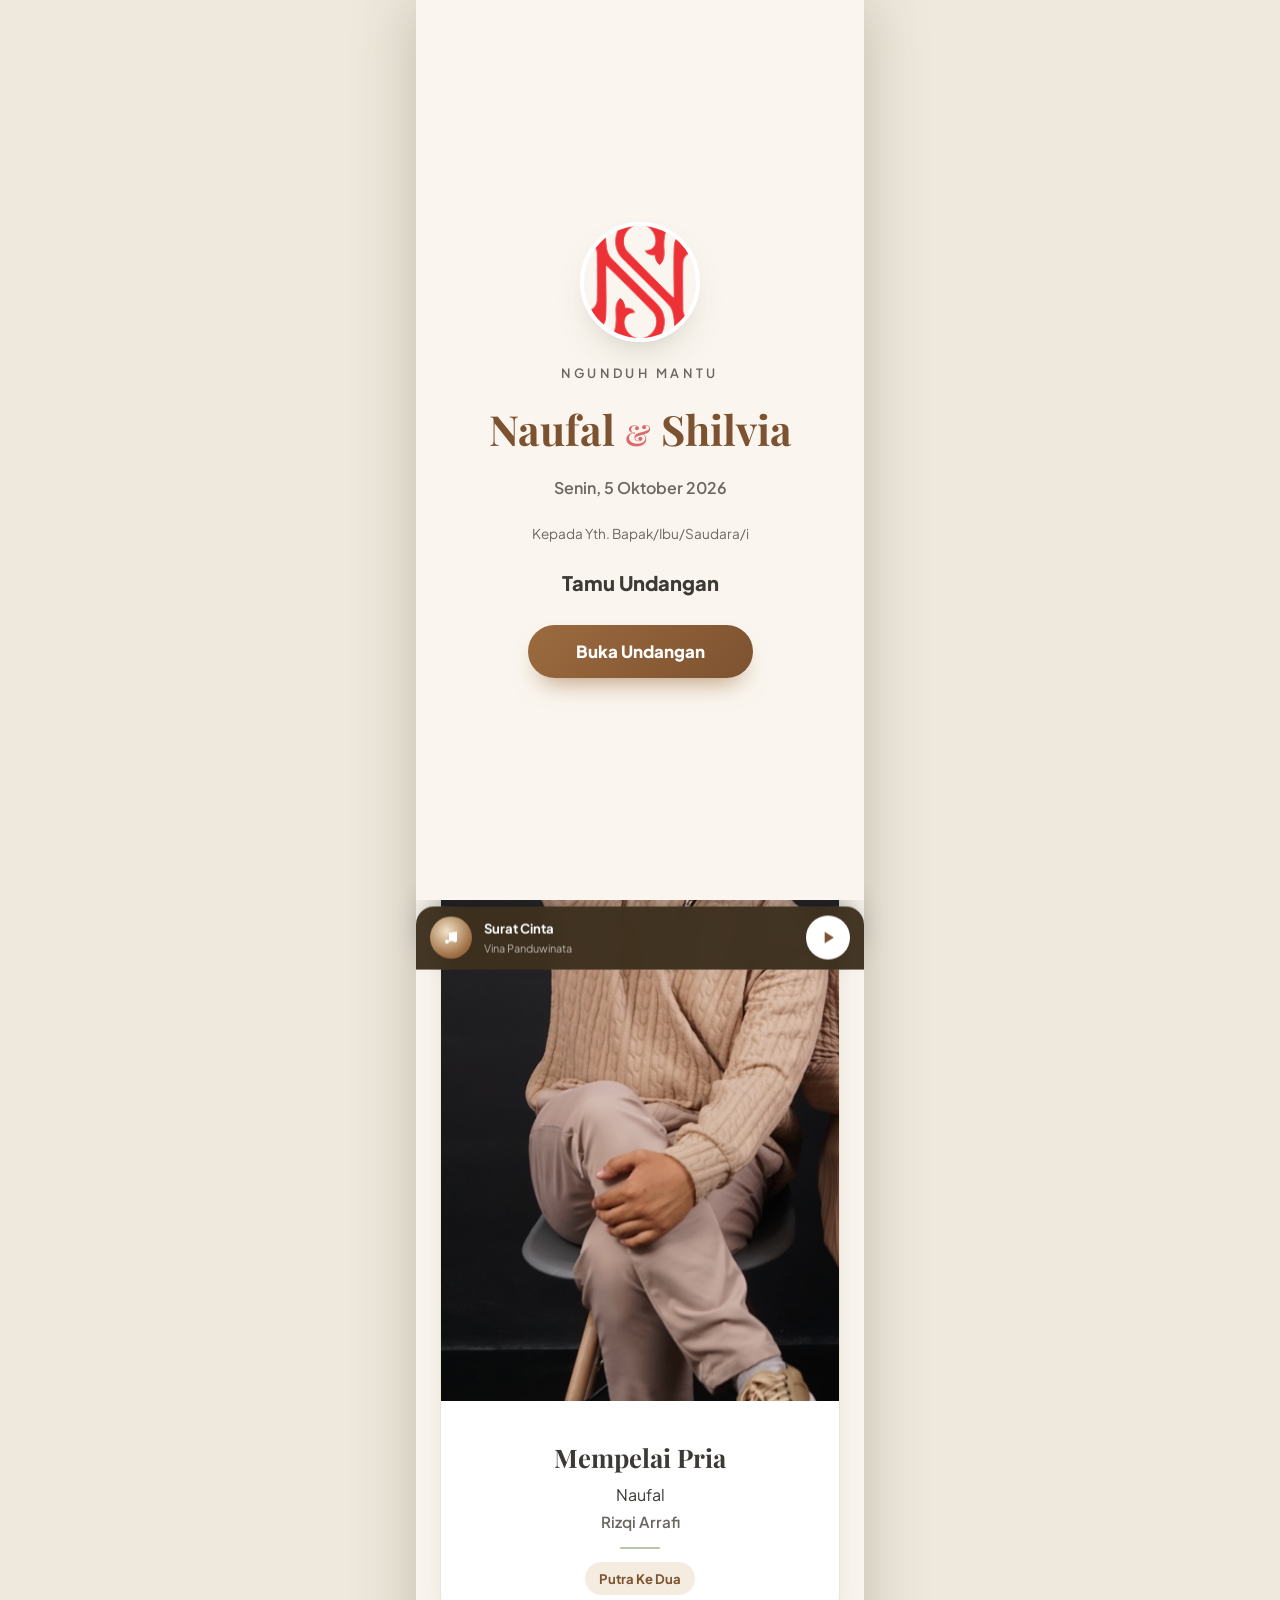
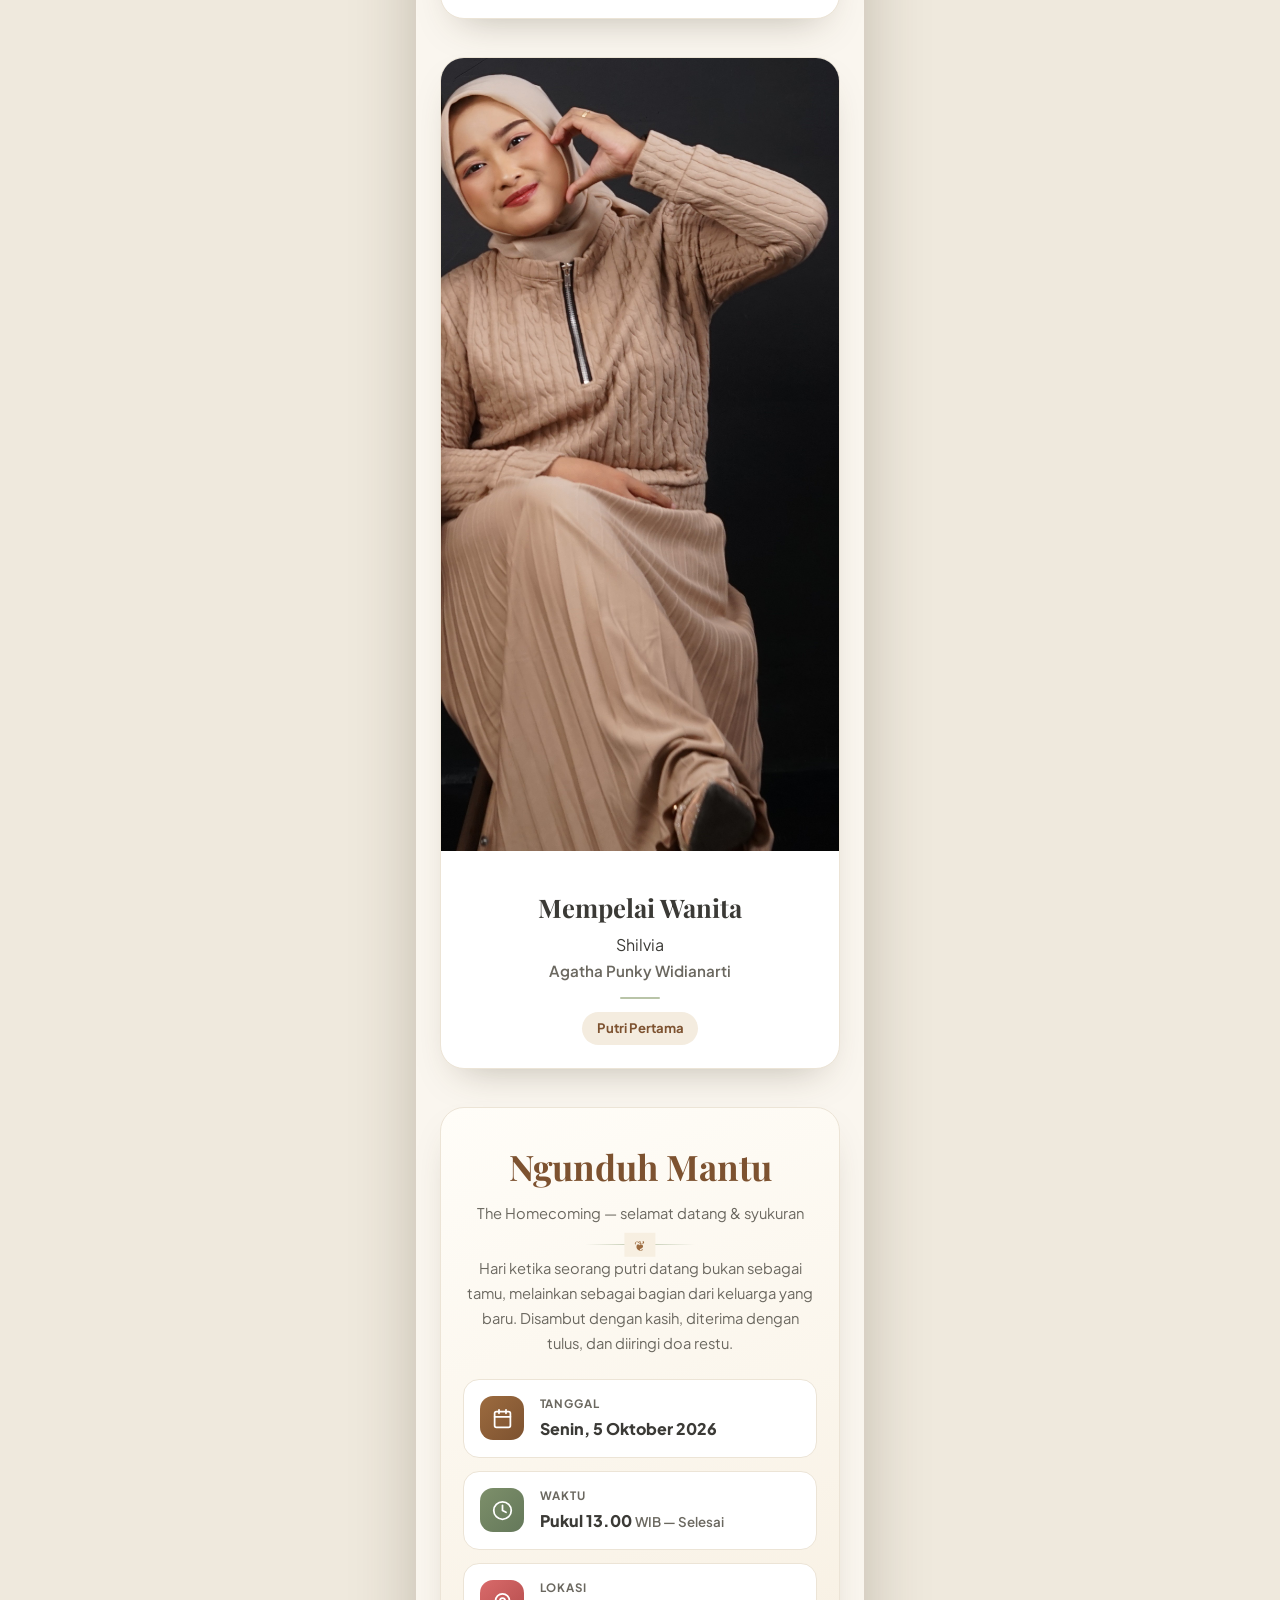
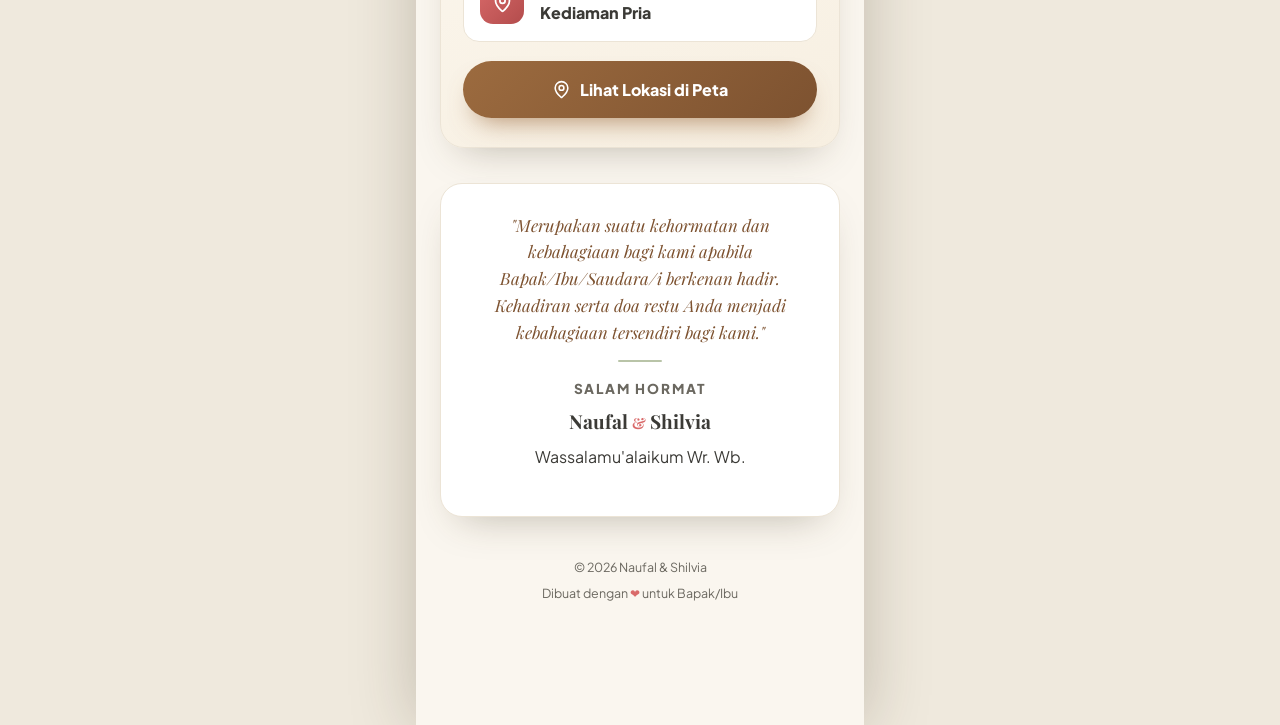
==== ot/index.html @ 27182c14 "ot pages" ====
<!DOCTYPE html>
<html lang="id">
<head>
  <meta charset="utf-8" />
  <meta name="viewport" content="width=device-width, initial-scale=1" />
  <title>Ngunduh Mantu — Naufal & Shilvia</title>
  <meta
    name="description"
    content="Kepada Yth. Tamu Undangan — Anda diundang menghadiri acara Ngunduh Mantu Naufal & Shilvia, Senin 5 Oktober 2026 di Kediaman Pria."
  />
  <meta property="og:type" content="website" />
  <meta property="og:site_name" content="Ngunduh Mantu Naufal & Shilvia" />
  <meta property="og:locale" content="id_ID" />
  <meta property="og:url" content="https://navia.my.id/ot/" />
  <meta property="og:title" content="Ngunduh Mantu Naufal & Shilvia" />
  <meta
    property="og:description"
    content="Kepada Yth. Tamu Undangan — Anda diundang menghadiri acara Ngunduh Mantu Naufal & Shilvia, Senin 5 Oktober 2026 di Kediaman Pria."
  />
  <meta property="og:image" content="https://navia.my.id/assets/images/icon.png" />
  <meta property="og:image:type" content="image/png" />
  <meta property="og:image:width" content="938" />
  <meta property="og:image:height" content="1083" />
  <meta property="og:image:alt" content="Naufal &amp; Shilvia — 5 Oktober 2026" />
  <meta name="twitter:card" content="summary" />
  <meta name="twitter:title" content="Ngunduh Mantu Naufal & Shilvia" />
  <meta
    name="twitter:description"
    content="Kepada Yth. Tamu Undangan — Anda diundang menghadiri acara Ngunduh Mantu Naufal & Shilvia, Senin 5 Oktober 2026 di Kediaman Pria."
  />
  <meta name="twitter:image" content="https://navia.my.id/assets/images/icon.png" />
  <meta name="theme-color" content="#faf6ef" />

  <link rel="preconnect" href="https://fonts.googleapis.com" />
  <link rel="preconnect" href="https://fonts.gstatic.com" crossorigin />
  <link
    href="https://fonts.googleapis.com/css2?family=Plus+Jakarta+Sans:wght@400;500;600;700;800&family=Playfair+Display:ital,wght@0,600;0,700;1,500&display=swap"
    rel="stylesheet"
  />
  <link rel="shortcut icon" href="https://navia.my.id/assets/images/icon.png" type="image/x-icon">
  <style>
    * { margin: 0; padding: 0; box-sizing: border-box; }
    :root {
      --ink: #3b3a36;
      --ink-soft: #6b6860;
      --cream: #faf6ef;
      --card: #ffffff;
      --line: #ece4d6;
      --accent: #9c6b3f;
      --accent-deep: #7d5230;
      --rose: #d96a6a;
      --sage: #7d8f6a;
      --soft: #b9c4a8;
      --shadow: 0 18px 40px -20px rgba(70, 56, 34, 0.35);
      --font: 'Plus Jakarta Sans', -apple-system, 'Segoe UI', sans-serif;
      --font-display: 'Playfair Display', Georgia, serif;
      --max-width: 28rem;
    }
    html { scroll-behavior: smooth; -webkit-text-size-adjust: 100%; }
    body {
      font-family: var(--font);
      background: #efe9dd;
      color: var(--ink);
      line-height: 1.7;
      overflow-x: hidden;
      -webkit-font-smoothing: antialiased;
    }
    img { max-width: 100%; display: block; }
    a { color: inherit; text-decoration: none; }
    button { font-family: inherit; cursor: pointer; border: none; }

    .app {
      max-width: var(--max-width);
      margin: 0 auto;
      min-height: 100vh;
      background: var(--cream);
      overflow-x: hidden;
      box-shadow: rgba(60, 48, 28, 0.25) 0 0 60px;
      position: relative;
    }

    /* ---------- Splash / Buka Undangan ---------- */
    .splash {
      position: fixed; inset: 0; z-index: 60;
      max-width: var(--max-width);
      margin: 0 auto;
      background: var(--cream);
      display: flex; align-items: center; justify-content: center;
      padding: 1.5rem; text-align: center;
      transition: opacity .6s ease, visibility .6s ease;
    }
    .splash.hidden { opacity: 0; visibility: hidden; pointer-events: none; }
    .splash-inner { max-width: 22rem; display: flex; flex-direction: column; align-items: center; gap: 1.3rem; }
    .splash-logo {
      width: 120px; height: 120px; border-radius: 50%; object-fit: cover;
      border: 4px solid #fff; box-shadow: var(--shadow); animation: pop .7s ease backwards;
    }
    @keyframes pop { 0% { opacity: 0; transform: scale(.7); } 100% { opacity: 1; transform: scale(1); } }
    .splash-sub { font-size: .8rem; letter-spacing: .28em; text-transform: uppercase; color: var(--ink-soft); font-weight: 600; }
    .splash-names {
      font-family: var(--font-display); font-weight: 700;
      font-size: clamp(2rem, 9vw, 2.6rem); line-height: 1.15; color: var(--accent-deep);
    }
    .splash-names .amp { font-size: .7em; color: var(--rose); font-weight: 600; }
    .splash-date { font-size: 1rem; color: var(--ink-soft); font-weight: 600; }
    .splash-guest-label { font-size: .85rem; color: var(--ink-soft); }
    .splash-guest-name { font-size: 1.25rem; font-weight: 800; color: var(--ink); }
    .btn-open {
      margin-top: .3rem;
      display: inline-flex; align-items: center; gap: .6rem;
      background: linear-gradient(135deg, var(--accent), var(--accent-deep));
      color: #fff; font-weight: 800; font-size: 1.05rem;
      padding: 1rem 3rem; border-radius: 999px;
      box-shadow: 0 14px 26px -12px rgba(156,107,63,.75);
      transition: transform .15s ease, box-shadow .15s ease;
    }
    .btn-open:hover { transform: translateY(-2px); box-shadow: 0 18px 32px -12px rgba(156,107,63,.85); }
    .btn-open:active { transform: translateY(0); }
    .btn-open svg { width: 20px; height: 20px; }

    /* ---------- Hero ---------- */
    .hero {
      padding: 2.4rem 1.5rem 2.2rem;
      text-align: center;
      background:
        radial-gradient(120% 90% at 50% 0%, rgba(185,196,168,.35), transparent 60%),
        linear-gradient(180deg, #fdfaf3, var(--cream));
    }
    .hero-eyebrow { font-size: .74rem; letter-spacing: .3em; text-transform: uppercase; color: var(--accent); font-weight: 700; }
    .hero-names {
      font-family: var(--font-display); font-weight: 700;
      font-size: clamp(2.3rem, 10vw, 2.9rem); line-height: 1.12;
      color: var(--accent-deep); margin-top: .5rem;
    }
    .hero-names .amp { font-size: .68em; color: var(--rose); vertical-align: middle; }
    .hero-ornament { margin: 1rem auto .7rem; width: 110px; height: 1px; background: linear-gradient(90deg, transparent, var(--soft), transparent); position: relative; }
    .hero-ornament::after { content: "\2766"; position: absolute; left: 50%; top: 50%; transform: translate(-50%,-50%); background: #fdfaf3; padding: 0 .6rem; color: var(--accent); font-size: .9rem; }
    .hero-date { font-size: 1.05rem; font-weight: 700; color: var(--ink-soft); }
    .hero-date-sub { font-size: .85rem; color: var(--ink-soft); margin-top: .15rem; }

    .countdown { display: flex; justify-content: center; gap: .55rem; margin-top: 1.4rem; }
    .cd-box {
      flex: 1; max-width: 76px; background: var(--accent-deep); color: #fff;
      border-radius: 14px; padding: .8rem .2rem; text-align: center;
    }
    .cd-num { font-size: 1.6rem; font-weight: 800; line-height: 1; }
    .cd-label { font-size: .64rem; letter-spacing: .1em; text-transform: uppercase; opacity: .85; margin-top: .25rem; }

    /* ---------- Letter / surat ---------- */
    .letter { padding: 2.2rem 1.5rem; }
    .letter-card {
      background: var(--card); border: 1px solid var(--line); border-radius: 22px;
      padding: 1.6rem 1.4rem; box-shadow: var(--shadow); text-align: center;
    }
    .letter-salam { font-family: var(--font-display); font-style: italic; font-size: 1.15rem; color: var(--accent-deep); font-weight: 600; }
    .letter-line { width: 44px; height: 2px; background: var(--soft); margin: .9rem auto; border-radius: 2px; }
    .letter-text { font-size: .98rem; color: var(--ink-soft); }
    .letter-text strong { color: var(--ink); }
    .letter-name { font-family: var(--font-display); font-weight: 700; font-size: 1.2rem; color: var(--ink); }
    .letter-name .amp { color: var(--rose); font-size: .8em; }

    /* ---------- Mempelai cards ---------- */
    .couple { padding: 0 1.5rem 1rem; }
    .couple-card {
      background: var(--card); border: 1px solid var(--line); border-radius: 24px;
      overflow: hidden; box-shadow: var(--shadow); margin-bottom: 1.4rem;
    }
    .couple-card-img { width: 100%; height: auto; object-fit: cover; }
    .couple-card-body { padding: 1rem 1.4rem 1.4rem; text-align: center; }
    .couple-title {
      font-family: var(--font-display); font-size: 1.6rem; font-weight: 700; color: var(--ink);
      padding: 1.2rem 1rem 0.1rem;
    }
    .couple-sub { font-size: .95rem; color: var(--ink-soft); font-weight: 600; }
    .couple-line { width: 40px; height: 2px; background: var(--soft); margin: .8rem auto; border-radius: 2px; }
    .couple-tag { display: inline-block; font-size: .82rem; color: var(--accent-deep); background: #f4ecdf; padding: .35rem .9rem; border-radius: 999px; font-weight: 700; }
    .couple-desc { font-size: .88rem; color: var(--ink-soft); margin-top: .8rem; font-style: italic; font-family: var(--font-display); }

    /* ---------- Ngunduh Mantu event ---------- */
    .event { padding: 0 1.5rem 2.2rem; }
    .event-card {
      background: linear-gradient(160deg, #fffdf8, #f7efe1);
      border: 1px solid var(--line); border-radius: 24px; padding: 1.8rem 1.4rem;
      box-shadow: var(--shadow); text-align: center;
    }
    .event-title { font-family: var(--font-display); font-size: clamp(1.8rem, 8vw, 2.2rem); font-weight: 700; color: var(--accent-deep); }
    .event-sub { color: var(--ink-soft); font-size: .92rem; margin-top: .3rem; }
    .event-ornament { margin: 1.1rem auto .7rem; width: 110px; height: 1px; background: linear-gradient(90deg, transparent, var(--soft), transparent); position: relative; }
    .event-ornament::after { content: "\2766"; position: absolute; left: 50%; top: 50%; transform: translate(-50%,-50%); background: #f7efe1; padding: 0 .6rem; color: var(--accent); font-size: .9rem; }
    .event-desc { font-size: .92rem; color: var(--ink-soft); max-width: 22rem; margin: 0 auto; }
    .event-details { display: grid; gap: .8rem; margin-top: 1.4rem; text-align: left; }
    .event-detail {
      display: flex; align-items: center; gap: .95rem; background: var(--card);
      border: 1px solid var(--line); border-radius: 16px; padding: .9rem 1rem;
    }
    .event-detail-icon {
      flex-shrink: 0; width: 44px; height: 44px; border-radius: 13px; display: flex;
      align-items: center; justify-content: center; color: #fff;
      background: linear-gradient(135deg, var(--accent), var(--accent-deep));
    }
    .event-detail-icon.sage { background: linear-gradient(135deg, var(--sage), #64785a); }
    .event-detail-icon.rose { background: linear-gradient(135deg, var(--rose), #b34c4c); }
    .event-detail-label { font-size: .72rem; letter-spacing: .08em; text-transform: uppercase; color: var(--ink-soft); font-weight: 700; }
    .event-detail-value { font-weight: 800; color: var(--ink); font-size: 1rem; margin-top: .1rem; }
    .event-detail-value small { font-weight: 600; color: var(--ink-soft); }
    .event-map {
      margin-top: 1.2rem; width: 100%;
      display: inline-flex; align-items: center; justify-content: center; gap: .55rem;
      background: linear-gradient(135deg, var(--accent), var(--accent-deep)); color: #fff;
      font-weight: 800; font-size: 1rem; padding: .95rem; border-radius: 999px;
      box-shadow: 0 14px 26px -12px rgba(156,107,63,.75);
      transition: transform .15s ease, box-shadow .15s ease;
    }
    .event-map:hover { transform: translateY(-2px); }

    /* ---------- Music player (docked footer bar) ---------- */
    .music-player {
      position: fixed; bottom: 0; left: 50%; transform: translateX(-50%) translateY(110%);
      width: 100%; max-width: var(--max-width); z-index: 55;
      background: rgba(61, 48, 30, .97); backdrop-filter: blur(10px);
      color: #fff; padding: .6rem .9rem;
      display: flex; align-items: center; gap: .7rem;
      border-radius: 18px 18px 0 0;
      box-shadow: 0 -12px 30px -12px rgba(0,0,0,.45);
      transition: transform .4s ease;
    }
    .music-player.visible { transform: translateX(-50%) translateY(0); }
    .music-disc {
      width: 42px; height: 42px; border-radius: 50%; flex-shrink: 0;
      background: radial-gradient(circle at 40% 35%, #f2e3c8, var(--accent) 70%);
      display: flex; align-items: center; justify-content: center; color: #fff;
    }
    .music-player.playing .music-disc { animation: spin 4s linear infinite; }
    @keyframes spin { to { transform: rotate(360deg); } }
    .music-info { flex: 1; min-width: 0; }
    .music-title { font-size: .82rem; font-weight: 700; white-space: nowrap; overflow: hidden; text-overflow: ellipsis; }
    .music-artist { font-size: .68rem; color: rgba(255,255,255,.65); white-space: nowrap; overflow: hidden; text-overflow: ellipsis; }
    .music-toggle {
      flex-shrink: 0; width: 44px; height: 44px; border-radius: 50%;
      background: #fff; color: var(--accent-deep); display: flex; align-items: center; justify-content: center;
      transition: transform .15s ease;
    }
    .music-toggle:active { transform: scale(.92); }

    /* ---------- Closing ---------- */
    .closing { padding: 0 1.5rem 1.5rem; }
    .closing-card {
      background: var(--card); border: 1px solid var(--line); border-radius: 22px;
      padding: 1.7rem 1.4rem; box-shadow: var(--shadow); text-align: center;
    }
    .closing-quote { font-family: var(--font-display); font-style: italic; font-size: 1.05rem; color: var(--accent-deep); line-height: 1.6; }
    .closing-quote em { color: var(--rose); }
    .closing-salute { font-size: .85rem; font-weight: 800; letter-spacing: .14em; text-transform: uppercase; color: var(--ink-soft); margin-top: .9rem; }
    .closing-sign { margin-top: .35rem; font-family: var(--font-display); font-weight: 700; font-size: 1.2rem; color: var(--ink); }
    .closing-sign .amp { color: var(--rose); font-size: .8em; }
    .footer { text-align: center; padding: 1rem 1.5rem 7.5rem; font-size: .78rem; color: var(--ink-soft); }
    .footer-names { font-family: var(--font-display); font-weight: 700; font-size: 1.15rem; color: var(--accent-deep); }
    .footer-names .amp { color: var(--rose); }

    /* reveal on scroll */
    .reveal { opacity: 0; transform: translateY(22px); transition: opacity .7s ease, transform .7s ease; }
    .reveal.in { opacity: 1; transform: none; }
  </style>
</head>
<body>

  <!-- ===== 1. BUKA UNDANGAN ===== -->
  <div class="splash" id="splash">
    <div class="splash-inner">
      <img class="splash-logo" src="../assets/images/icon.png" alt="Naufal & Shilvia" width="120" height="120" />
      <div class="splash-sub">Ngunduh Mantu</div>
      <div class="splash-names">Naufal <span class="amp">&amp;</span> Shilvia</div>
      <div class="splash-date">Senin, 5 Oktober 2026</div>
      <div class="splash-guest-label">Kepada Yth. Bapak/Ibu/Saudara/i</div>
      <div class="splash-guest-name" id="guest-name">Tamu Undangan</div>
      <button class="btn-open" id="open-btn" type="button">
        Buka Undangan
      </button>
    </div>
  </div>

  <audio id="bg-music" src="../assets/audio/0t-1.mp3" preload="metadata" loop></audio>

  <div class="app">

    <!-- ===== 2. HERO ===== -->
    <header class="hero">
      <div class="hero-eyebrow">Ngunduh Mantu</div>
      <h1 class="hero-names reveal in">Naufal <span class="amp">&amp;</span> Shilvia</h1>
      <div class="hero-ornament"></div>
      <div class="hero-date">Senin, 5 Oktober 2026</div>
      <div class="hero-date-sub">Pukul 13.00 WIB — Kediaman Pria</div>

      <div class="countdown reveal" id="countdown">
        <div class="cd-box"><div class="cd-num" id="cd-d">00</div><div class="cd-label">Hari</div></div>
        <div class="cd-box"><div class="cd-num" id="cd-h">00</div><div class="cd-label">Jam</div></div>
        <div class="cd-box"><div class="cd-num" id="cd-m">00</div><div class="cd-label">Menit</div></div>
        <div class="cd-box"><div class="cd-num" id="cd-s">00</div><div class="cd-label">Detik</div></div>
      </div>
    </header>

    <!-- ===== SURAT PEMBUKA ===== -->
    <section class="letter">
      <div class="letter-card reveal">
        <div class="letter-salam">Assalamu'alaikum Wr. Wb.</div>
        <div class="letter-line"></div>
        <p class="letter-text">
          Dengan memohon rahmat dan ridha Allah SWT, kami mengundang
          Bapak/Ibu/Saudara/i untuk berkenan hadir memberikan doa restu
          dalam acara ngunduh mantu kami:
        </p>
        <div class="letter-line"></div>
        <div class="letter-name">Naufal <span class="amp">&amp;</span> Shilvia</div>
      </div>
    </section>

    <!-- ===== MEMPELAI PRIA ===== -->
    <section class="couple">
      <div class="couple-card reveal">
        <img class="couple-card-img" src="../assets/images/pria.jpeg" alt="Naufal" width="400" />
        <div class="couple-card-body">
          <h3 class="couple-title">Mempelai Pria</h3>
          <div class="couple-name">Naufal</div>
          <div class="couple-sub">Rizqi Arrafi</div>
          <div class="couple-line"></div>
          <span class="couple-tag">Putra Ke Dua</span>
        </div>
      </div>
    </section>

    <!-- ===== MEMPELAI WANITA ===== -->
    <section class="couple">
      <div class="couple-card reveal">
        <img class="couple-card-img" src="../assets/images/wanita.jpeg" alt="Shilvia" width="400" />
        <div class="couple-card-body">
          <h3 class="couple-title">Mempelai Wanita</h3>
          <div class="couple-name">Shilvia</div>
          <div class="couple-sub">Agatha Punky Widianarti</div>
          <div class="couple-line"></div>
          <span class="couple-tag">Putri Pertama</span>
        </div>
      </div>
    </section>
<!-- ===== DETAIL NGUNDUH MANTU ===== -->
    <section class="event">
      <div class="event-card reveal">
        <h3 class="event-title">Ngunduh Mantu</h3>
        <div class="event-sub">The Homecoming — selamat datang &amp; syukuran</div>
        <div class="event-ornament"></div>
        <p class="event-desc">
          Hari ketika seorang putri datang bukan sebagai tamu, melainkan
          sebagai bagian dari keluarga yang baru. Disambut dengan kasih,
          diterima dengan tulus, dan diiringi doa restu.
        </p>

        <div class="event-details">
          <div class="event-detail">
            <div class="event-detail-icon">
              <svg width="21" height="21" viewBox="0 0 24 24" fill="none" stroke="currentColor" stroke-width="2" stroke-linecap="round" stroke-linejoin="round"><rect x="3" y="4" width="18" height="18" rx="2"/><line x1="16" y1="2" x2="16" y2="6"/><line x1="8" y1="2" x2="8" y2="6"/><line x1="3" y1="10" x2="21" y2="10"/></svg>
            </div>
            <div>
              <div class="event-detail-label">Tanggal</div>
              <div class="event-detail-value">Senin, 5 Oktober 2026</div>
            </div>
          </div>
          <div class="event-detail">
            <div class="event-detail-icon sage">
              <svg width="21" height="21" viewBox="0 0 24 24" fill="none" stroke="currentColor" stroke-width="2" stroke-linecap="round" stroke-linejoin="round"><circle cx="12" cy="12" r="10"/><polyline points="12 6 12 12 16 14"/></svg>
            </div>
            <div>
              <div class="event-detail-label">Waktu</div>
              <div class="event-detail-value">Pukul 13.00 <small>WIB — Selesai</small></div>
            </div>
          </div>
          <div class="event-detail">
            <div class="event-detail-icon rose">
              <svg width="21" height="21" viewBox="0 0 24 24" fill="none" stroke="currentColor" stroke-width="2" stroke-linecap="round" stroke-linejoin="round"><path d="M20 10c0 4.993-5.539 10.193-7.399 11.799a1 1 0 0 1-1.202 0C9.539 20.193 4 14.993 4 10a8 8 0 0 1 16 0"/><circle cx="12" cy="10" r="3"/></svg>
            </div>
            <div>
              <div class="event-detail-label">Lokasi</div>
              <div class="event-detail-value">Kediaman Pria</div>
            </div>
          </div>
        </div>

        <a class="event-map" href="https://maps.app.goo.gl/o9PoSwq9K82DGqUu6" target="_blank" rel="noopener">
          <svg width="19" height="19" viewBox="0 0 24 24" fill="none" stroke="currentColor" stroke-width="2" stroke-linecap="round" stroke-linejoin="round"><path d="M20 10c0 4.993-5.539 10.193-7.399 11.799a1 1 0 0 1-1.202 0C9.539 20.193 4 14.993 4 10a8 8 0 0 1 16 0"/><circle cx="12" cy="10" r="3"/></svg>
          Lihat Lokasi di Peta
        </a>
      </div>
    </section>

    <!-- ===== 7. SURAT PENUTUP ===== -->
    <section class="closing">
      <div class="closing-card reveal">
        <p class="closing-quote">
          "Merupakan suatu kehormatan dan kebahagiaan bagi kami apabila
          Bapak/Ibu/Saudara/i berkenan hadir. Kehadiran serta doa restu Anda
          menjadi kebahagiaan tersendiri bagi kami."
        </p>
        <div class="letter-line"></div>
        <div class="closing-salute">Salam Hormat</div>
        <div class="closing-sign">Naufal <span class="amp">&amp;</span> Shilvia</div>
        <div style="margin:.3rem 0 1.2rem;">Wassalamu'alaikum Wr. Wb.</div>
      </div>
    </section>

    <footer class="footer">
      <div>&copy; 2026 Naufal &amp; Shilvia</div>
      <div style="margin-top:.3rem;">Dibuat dengan <span style="color:var(--rose);">&#10084;</span> untuk Bapak/Ibu</div>
    </footer>

  </div>
  <!-- /app -->

  <!-- ===== 6. MUSIC PLAYER ===== -->
  <div class="music-player" id="music-player">
    <div class="music-disc" id="music-disc">
      <svg width="16" height="16" viewBox="0 0 24 24" fill="currentColor"><path d="M9 18V5l12-2v13"/><circle cx="6" cy="18" r="3"/><circle cx="18" cy="16" r="3"/></svg>
    </div>
    <div class="music-info">
      <div class="music-title">Surat Cinta</div>
      <div class="music-artist">Vina Panduwinata</div>
    </div>
    <button class="music-toggle" id="music-toggle" type="button" aria-label="Toggle music">
      <svg id="music-icon-play" width="20" height="20" viewBox="0 0 24 24" fill="currentColor" stroke="none"><path d="M8 5v14l11-7z"/></svg>
      <svg id="music-icon-pause" width="20" height="20" viewBox="0 0 24 24" fill="currentColor" stroke="none" style="display:none"><path d="M6 5h4v14H6zM14 5h4v14h-4z"/></svg>
    </button>
  </div>
<script>
    (function () {
      "use strict";

      // ===== Guest name from ?to= =====
      var params = new URLSearchParams(window.location.search);
      var slug = params.get("to");
      var guestEl = document.getElementById("guest-name");

      // ===== Site / meta constants (pola umum → mirror assets/js/app.js) =====
      var SITE_BASE_URL = "https://navia.my.id/ot/";
      var META_IMAGE = "https://navia.my.id/assets/images/icon.png";
      var CACHE_DATE = encodeURIComponent(new Date().toISOString().slice(0, 10));

      function metaTag(attr, name) {
        var el = document.querySelector('meta[' + attr + '="' + name + '"]');
        if (!el) {
          el = document.createElement("meta");
          el.setAttribute(attr, name);
          document.head.appendChild(el);
        }
        return el;
      }

      function applyName(name) {
        var guestLabel = name || "Tamu Undangan";
        if (guestEl) guestEl.textContent = guestLabel;

        // Hash ringkas stabil per nama tamu → cache sosial (WA/FB/Twitter) ter-refresh per tamu & tanggal
        var seed = 0;
        for (var i = 0; i < guestLabel.length; i++) {
          seed = (seed * 31 + guestLabel.charCodeAt(i)) % 100000;
        }
        var uniqueParam = "?v=" + seed + "-" + CACHE_DATE;

        var title =
          "Undangan Ngunduh Mantu Naufal & Shilvia — " +
          guestLabel +
          " | Senin, 5 Oktober 2026";
        var desc =
          "Kepada Yth. " +
          guestLabel +
          " — Anda diundang menghadiri acara Ngunduh Mantu Naufal & Shilvia, " +
          "Senin 5 Oktober 2026 pukul 13.00 WIB di Kediaman Pria. Klik untuk membuka undangan.";

        document.title = title;
        metaTag("name", "description").setAttribute("content", desc);
        metaTag("property", "og:title").setAttribute("content", title);
        metaTag("property", "og:description").setAttribute("content", desc);
        metaTag("property", "og:url").setAttribute(
          "content",
          SITE_BASE_URL + (window.location.search || "")
        );
        metaTag("property", "og:image").setAttribute("content", META_IMAGE + uniqueParam);
        metaTag("property", "og:image:alt").setAttribute(
          "content",
          "Naufal & Shilvia — 5 Oktober 2026"
        );
        metaTag("name", "twitter:title").setAttribute("content", title);
        metaTag("name", "twitter:description").setAttribute("content", desc);
        metaTag("name", "twitter:image").setAttribute("content", META_IMAGE + uniqueParam);
      }

      // Nama tamu = nilai ?to= langsung (otomatis ter-decode oleh URLSearchParams)
      applyName(slug ? slug.replace(/\s+/g, " ").trim() : "");

      // ===== Splash open =====
      var splash = document.getElementById("splash");
      document.getElementById("open-btn").addEventListener("click", function () {
        splash.classList.add("hidden");
        document.body.style.overflow = "";
        musicPlayer.classList.add("visible");
        bgMusic.play().catch(function () {});
      });
      document.body.style.overflow = "hidden";

      // ===== Music =====
      var bgMusic = document.getElementById("bg-music");
      var musicPlayer = document.getElementById("music-player");
      var musicToggle = document.getElementById("music-toggle");
      var musicIconPlay = document.getElementById("music-icon-play");
      var musicIconPause = document.getElementById("music-icon-pause");
      var isPlaying = false;

      function setPlaying(playing) {
        isPlaying = playing;
        musicPlayer.classList.toggle("playing", playing);
        musicIconPlay.style.display = playing ? "none" : "block";
        musicIconPause.style.display = playing ? "block" : "none";
      }

      function toggleMusic() {
        if (bgMusic.paused) {
          bgMusic.play().catch(function () {});
        } else {
          bgMusic.pause();
        }
      }

      bgMusic.addEventListener("play", function () { setPlaying(true); });
      bgMusic.addEventListener("pause", function () { setPlaying(false); });
      bgMusic.addEventListener("ended", function () { setPlaying(false); });

      musicToggle.addEventListener("click", toggleMusic);

      // ===== Countdown to 5 Oct 2026 13:00 WIB =====
      var target = new Date("2026-10-05T13:00:00+07:00").getTime();
      var cells = {
        d: document.getElementById("cd-d"),
        h: document.getElementById("cd-h"),
        m: document.getElementById("cd-m"),
        s: document.getElementById("cd-s")
      };
      function pad(n) { return n < 10 ? "0" + n : String(n); }
      function tick() {
        var diff = target - Date.now();
        var d = 0, h = 0, m = 0, s = 0;
        if (diff > 0) {
          d = Math.floor(diff / 86400000);
          h = Math.floor((diff % 86400000) / 3600000);
          m = Math.floor((diff % 3600000) / 60000);
          s = Math.floor((diff % 60000) / 1000);
        }
        cells.d.textContent = pad(d);
        cells.h.textContent = pad(h);
        cells.m.textContent = pad(m);
        cells.s.textContent = pad(s);
      }
      tick();
      setInterval(tick, 1000);

      // ===== Reveal on scroll =====
      var observed = document.querySelectorAll(".reveal");
      if ("IntersectionObserver" in window) {
        var io = new IntersectionObserver(function (entries) {
          entries.forEach(function (e) {
            if (e.isIntersecting) { e.target.classList.add("in"); io.unobserve(e.target); }
          });
        }, { threshold: 0.1 });
        observed.forEach(function (el) { io.observe(el); });
      } else {
        observed.forEach(function (el) { el.classList.add("in"); });
      }
    })();
  </script>
</body>
</html>
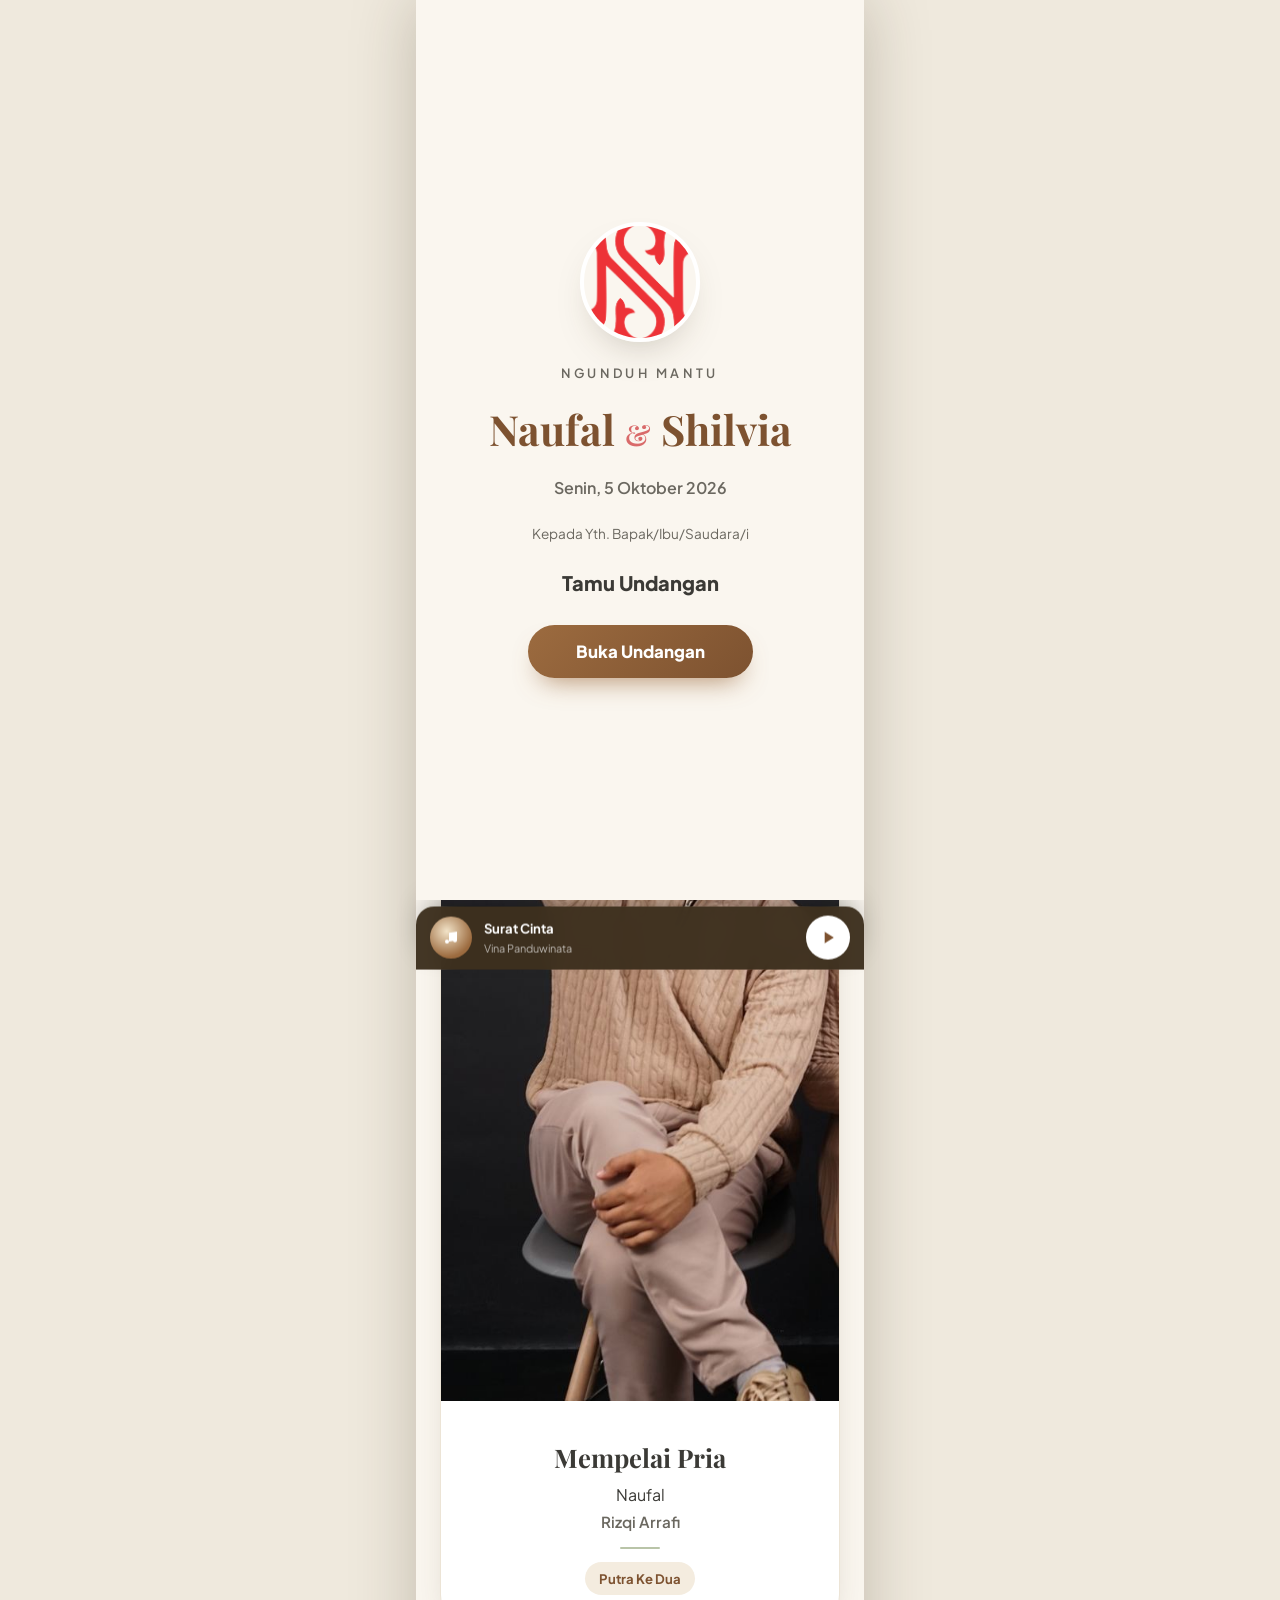
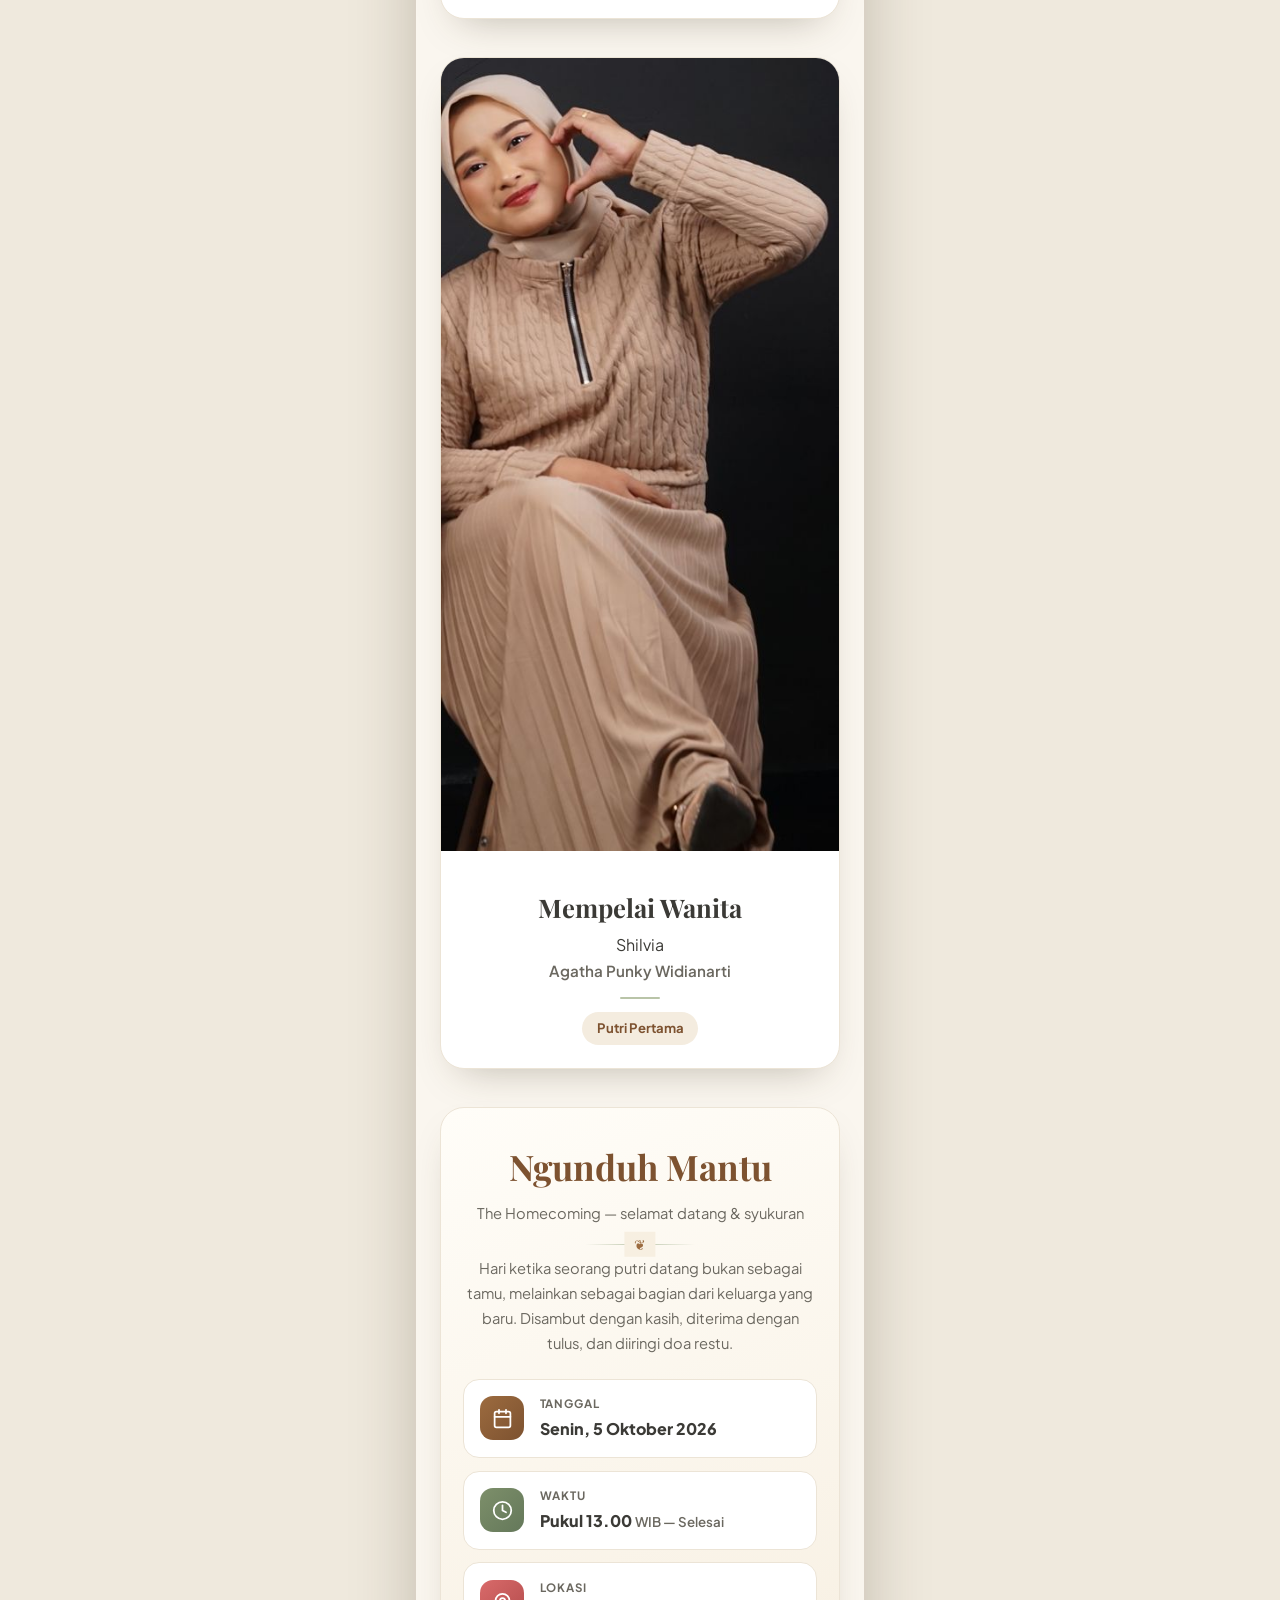
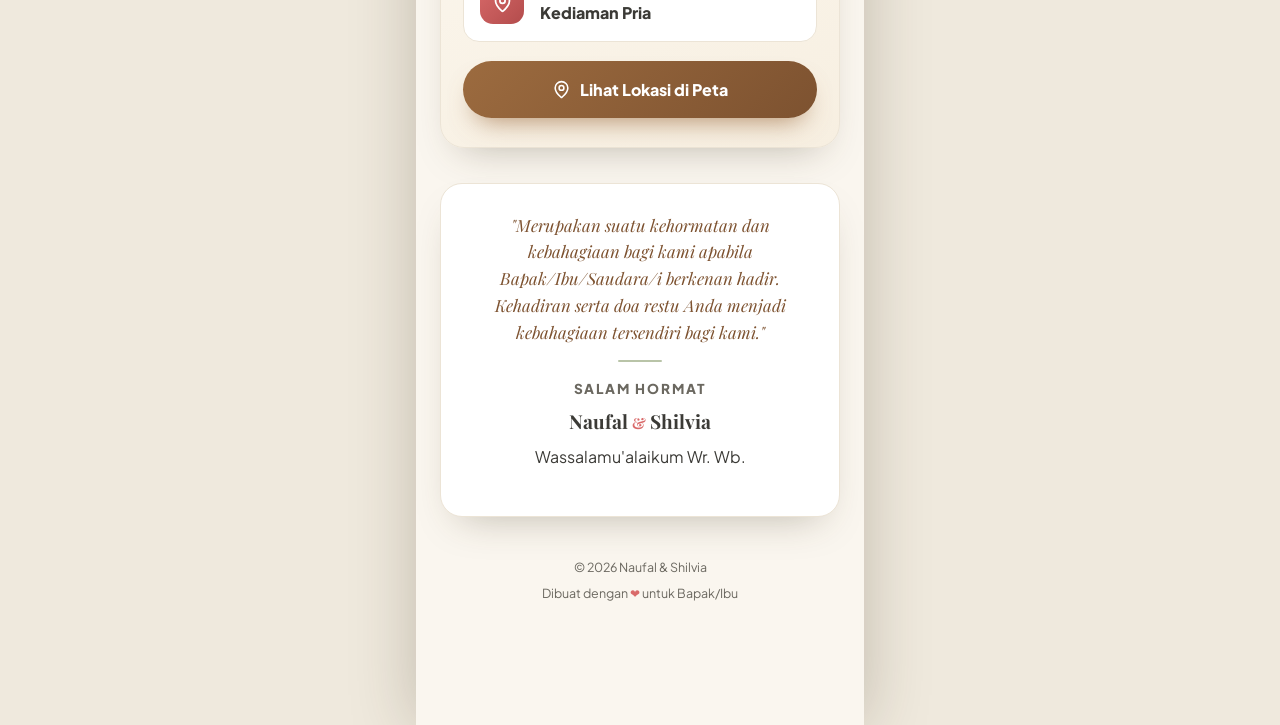
==== commit dfcebe7b: "update ot dan optimize image" ====
--- a/ot/index.html
+++ b/ot/index.html
@@ -279,7 +279,7 @@
     </div>
   </div>
 
-  <audio id="bg-music" src="../assets/audio/0t-1.mp3" preload="metadata" loop></audio>
+  <audio id="bg-music" src="../assets/audio/ot-1.mp3" preload="metadata" loop></audio>
 
   <div class="app">
 
@@ -317,7 +317,7 @@
     <!-- ===== MEMPELAI PRIA ===== -->
     <section class="couple">
       <div class="couple-card reveal">
-        <img class="couple-card-img" src="../assets/images/pria.jpeg" alt="Naufal" width="400" />
+        <img class="couple-card-img" src="../assets/images/pria.jpeg" alt="Naufal" width="400" loading="lazy" decoding="async" />
         <div class="couple-card-body">
           <h3 class="couple-title">Mempelai Pria</h3>
           <div class="couple-name">Naufal</div>
@@ -331,7 +331,7 @@
     <!-- ===== MEMPELAI WANITA ===== -->
     <section class="couple">
       <div class="couple-card reveal">
-        <img class="couple-card-img" src="../assets/images/wanita.jpeg" alt="Shilvia" width="400" />
+        <img class="couple-card-img" src="../assets/images/wanita.jpeg" alt="Shilvia" width="400" loading="lazy" decoding="async" />
         <div class="couple-card-body">
           <h3 class="couple-title">Mempelai Wanita</h3>
           <div class="couple-name">Shilvia</div>
@@ -498,8 +498,7 @@
       document.getElementById("open-btn").addEventListener("click", function () {
         splash.classList.add("hidden");
         document.body.style.overflow = "";
-        musicPlayer.classList.add("visible");
-        bgMusic.play().catch(function () {});
+        playFromOpen();
       });
       document.body.style.overflow = "hidden";
 
@@ -520,10 +519,27 @@
 
       function toggleMusic() {
         if (bgMusic.paused) {
-          bgMusic.play().catch(function () {});
+          musicPlayer.classList.add("playing");
+          bgMusic.play().then(function () {
+            setPlaying(true);
+          }).catch(function () {
+            setPlaying(false);
+          });
         } else {
           bgMusic.pause();
+          setPlaying(false);
         }
+      }
+
+      function playFromOpen() {
+        musicPlayer.classList.add("visible");
+        musicPlayer.classList.add("playing");
+        bgMusic.play().then(function () {
+          setPlaying(true);
+        }).catch(function () {
+          // autoplay diblokir / file gagal dimuat → tetap beri sinyal visual
+          setPlaying(false);
+        });
       }
 
       bgMusic.addEventListener("play", function () { setPlaying(true); });
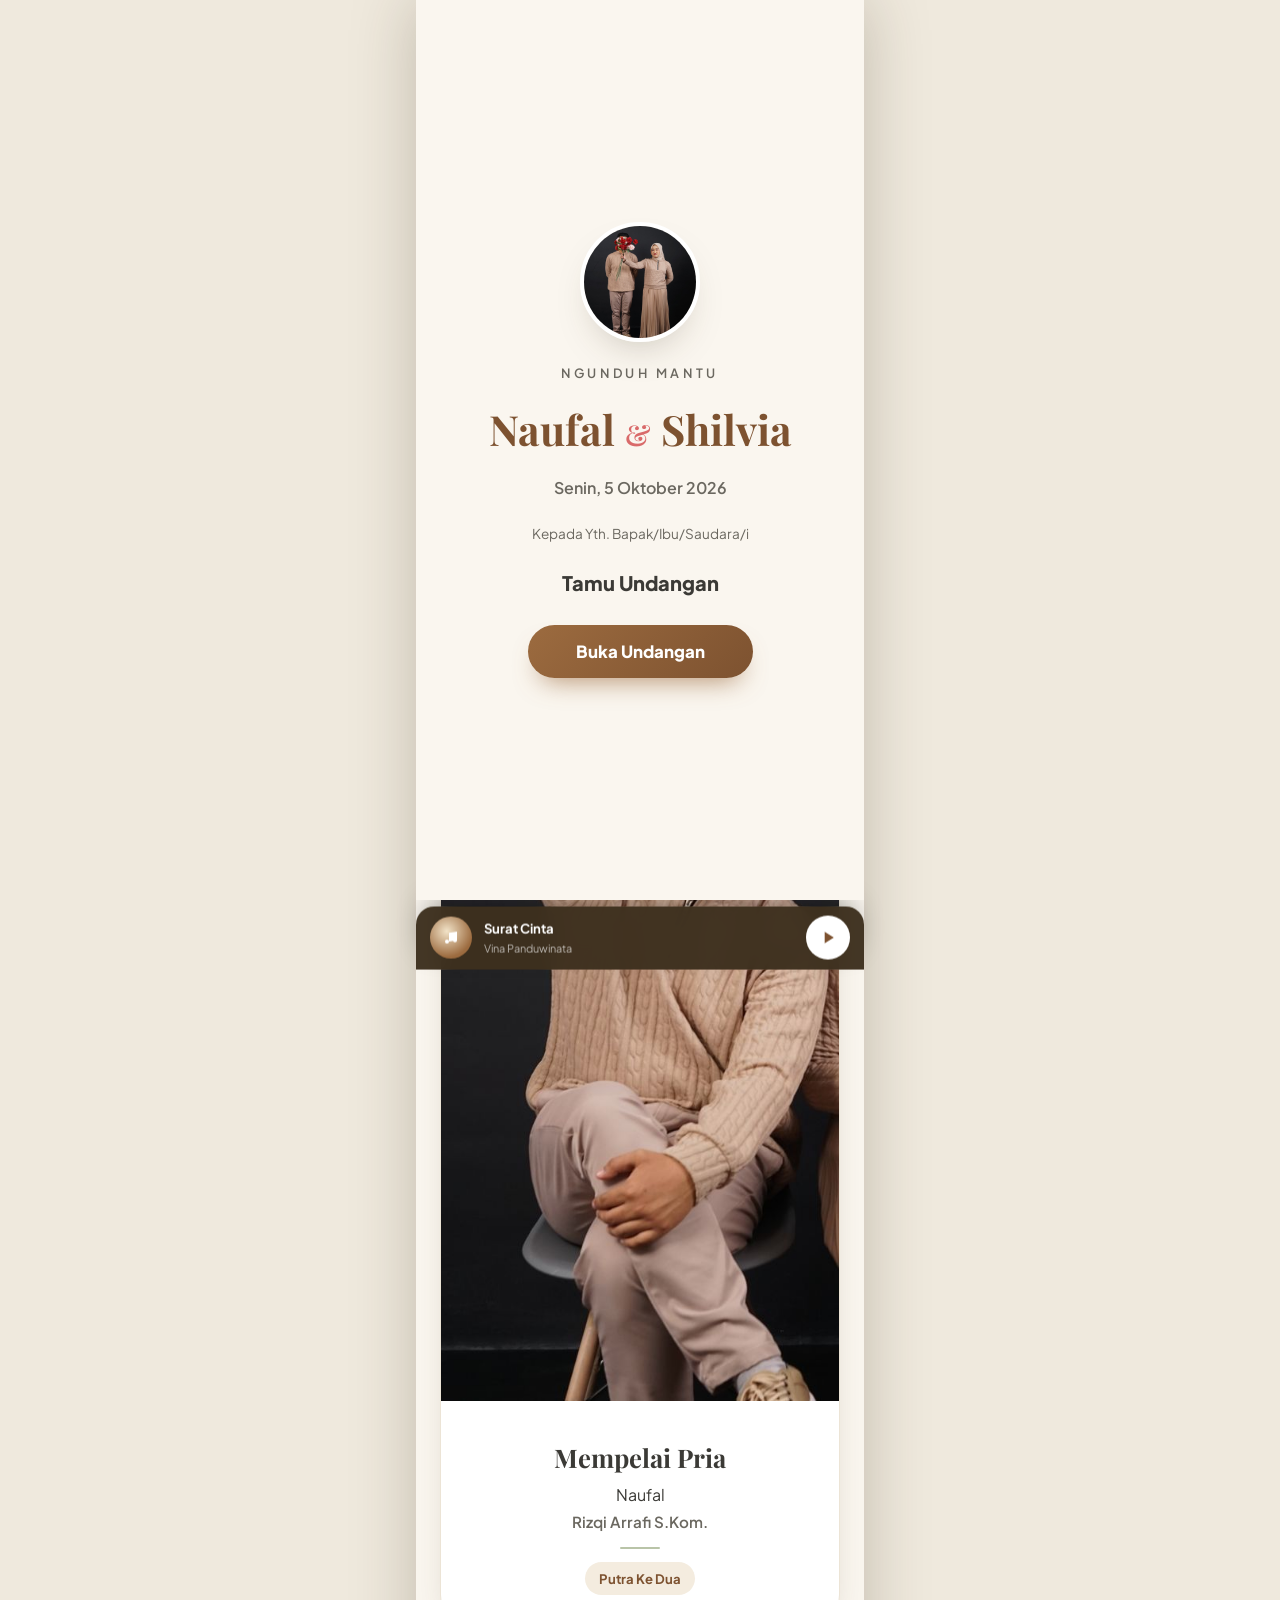
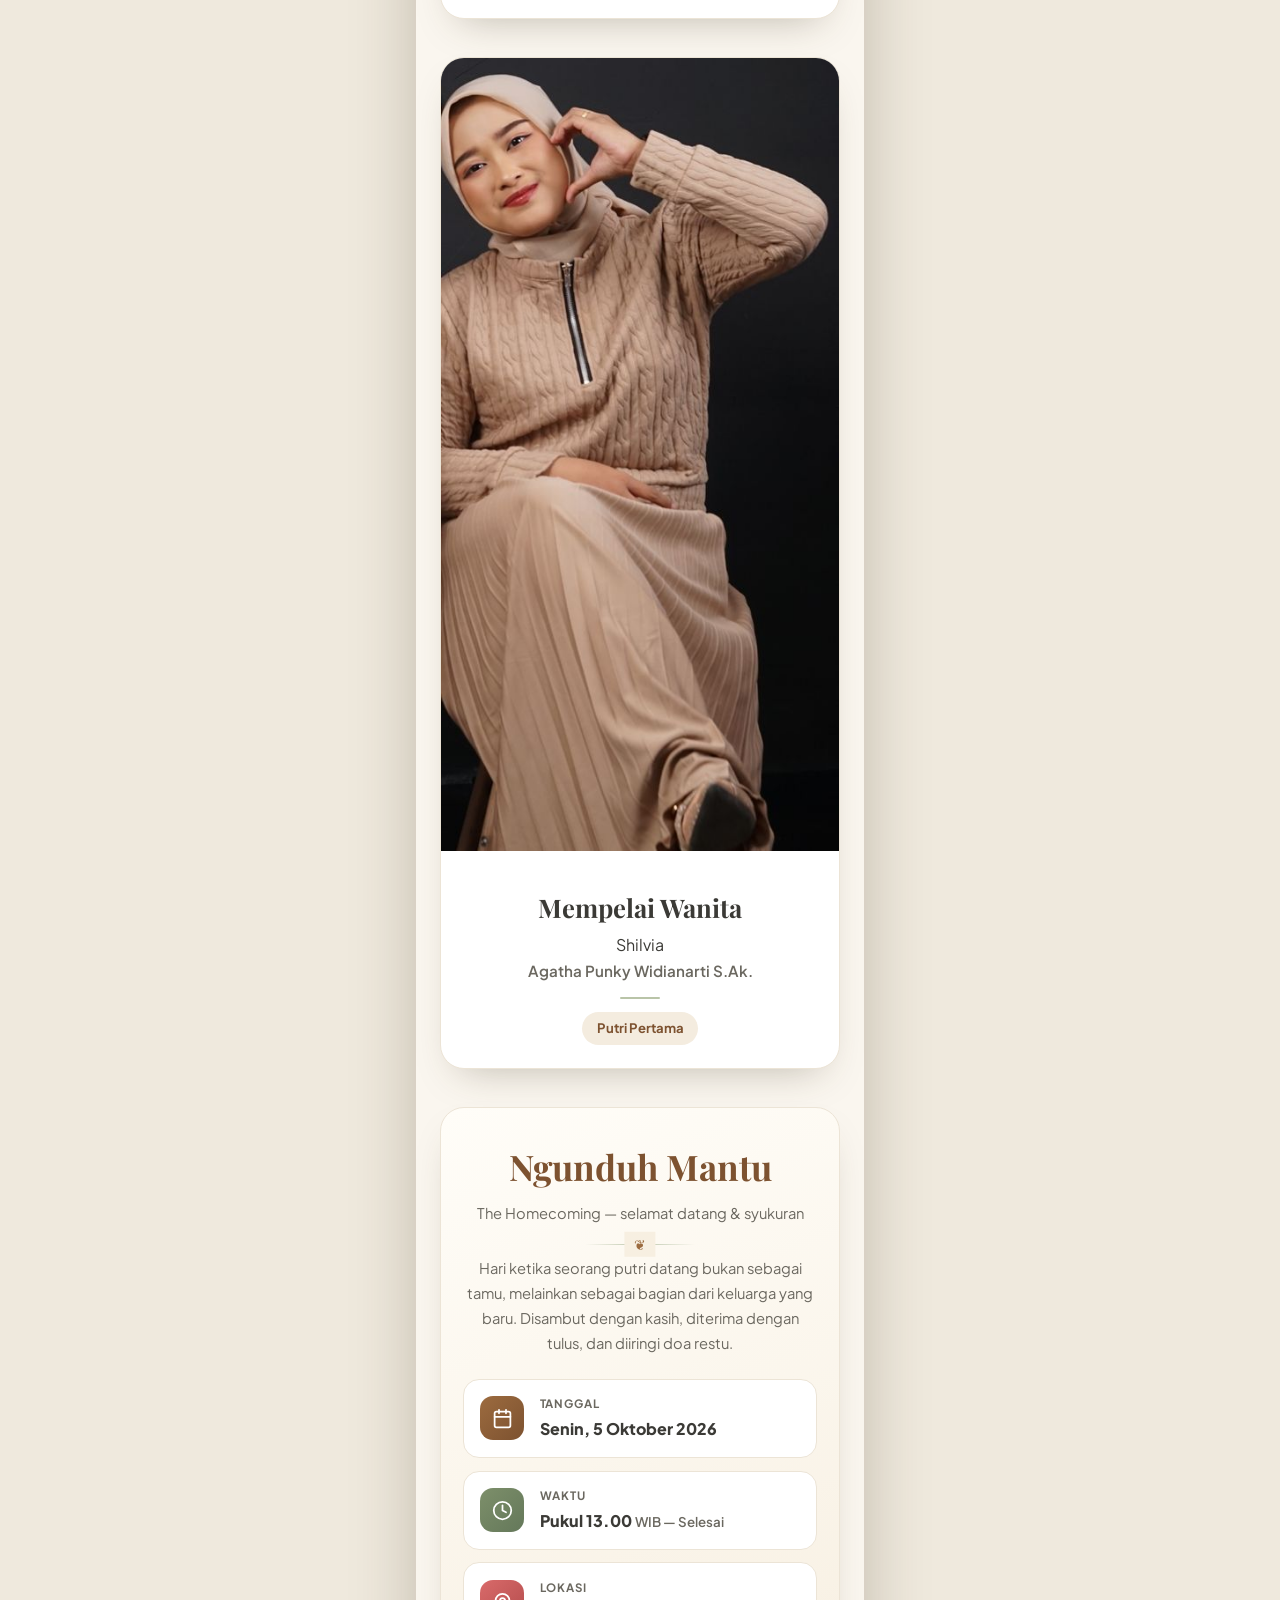
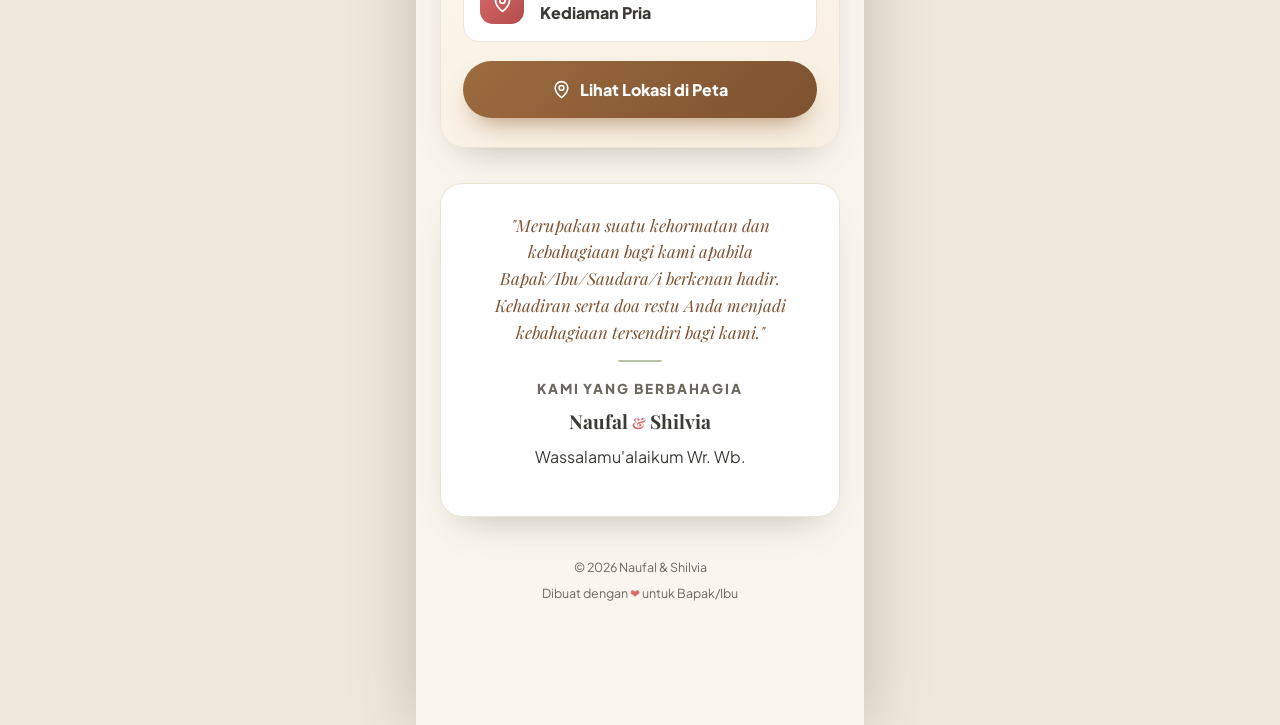
==== commit 6fee1b7c: "update ot" ====
--- a/ot/index.html
+++ b/ot/index.html
@@ -17,7 +17,7 @@
     property="og:description"
     content="Kepada Yth. Tamu Undangan — Anda diundang menghadiri acara Ngunduh Mantu Naufal & Shilvia, Senin 5 Oktober 2026 di Kediaman Pria."
   />
-  <meta property="og:image" content="https://navia.my.id/assets/images/icon.png" />
+  <meta property="og:image" content="https://navia.my.id/assets/images/g14.JPG" />
   <meta property="og:image:type" content="image/png" />
   <meta property="og:image:width" content="938" />
   <meta property="og:image:height" content="1083" />
@@ -267,7 +267,7 @@
   <!-- ===== 1. BUKA UNDANGAN ===== -->
   <div class="splash" id="splash">
     <div class="splash-inner">
-      <img class="splash-logo" src="../assets/images/icon.png" alt="Naufal & Shilvia" width="120" height="120" />
+      <img class="splash-logo" src="../assets/images/g14.JPG" alt="Naufal & Shilvia" width="120" height="120" />
       <div class="splash-sub">Ngunduh Mantu</div>
       <div class="splash-names">Naufal <span class="amp">&amp;</span> Shilvia</div>
       <div class="splash-date">Senin, 5 Oktober 2026</div>
@@ -321,7 +321,7 @@
         <div class="couple-card-body">
           <h3 class="couple-title">Mempelai Pria</h3>
           <div class="couple-name">Naufal</div>
-          <div class="couple-sub">Rizqi Arrafi</div>
+          <div class="couple-sub">Rizqi Arrafi S.Kom.</div>
           <div class="couple-line"></div>
           <span class="couple-tag">Putra Ke Dua</span>
         </div>
@@ -335,7 +335,7 @@
         <div class="couple-card-body">
           <h3 class="couple-title">Mempelai Wanita</h3>
           <div class="couple-name">Shilvia</div>
-          <div class="couple-sub">Agatha Punky Widianarti</div>
+          <div class="couple-sub">Agatha Punky Widianarti S.Ak.</div>
           <div class="couple-line"></div>
           <span class="couple-tag">Putri Pertama</span>
         </div>
@@ -399,7 +399,7 @@
           menjadi kebahagiaan tersendiri bagi kami."
         </p>
         <div class="letter-line"></div>
-        <div class="closing-salute">Salam Hormat</div>
+        <div class="closing-salute">Kami yang berbahagia</div>
         <div class="closing-sign">Naufal <span class="amp">&amp;</span> Shilvia</div>
         <div style="margin:.3rem 0 1.2rem;">Wassalamu'alaikum Wr. Wb.</div>
       </div>
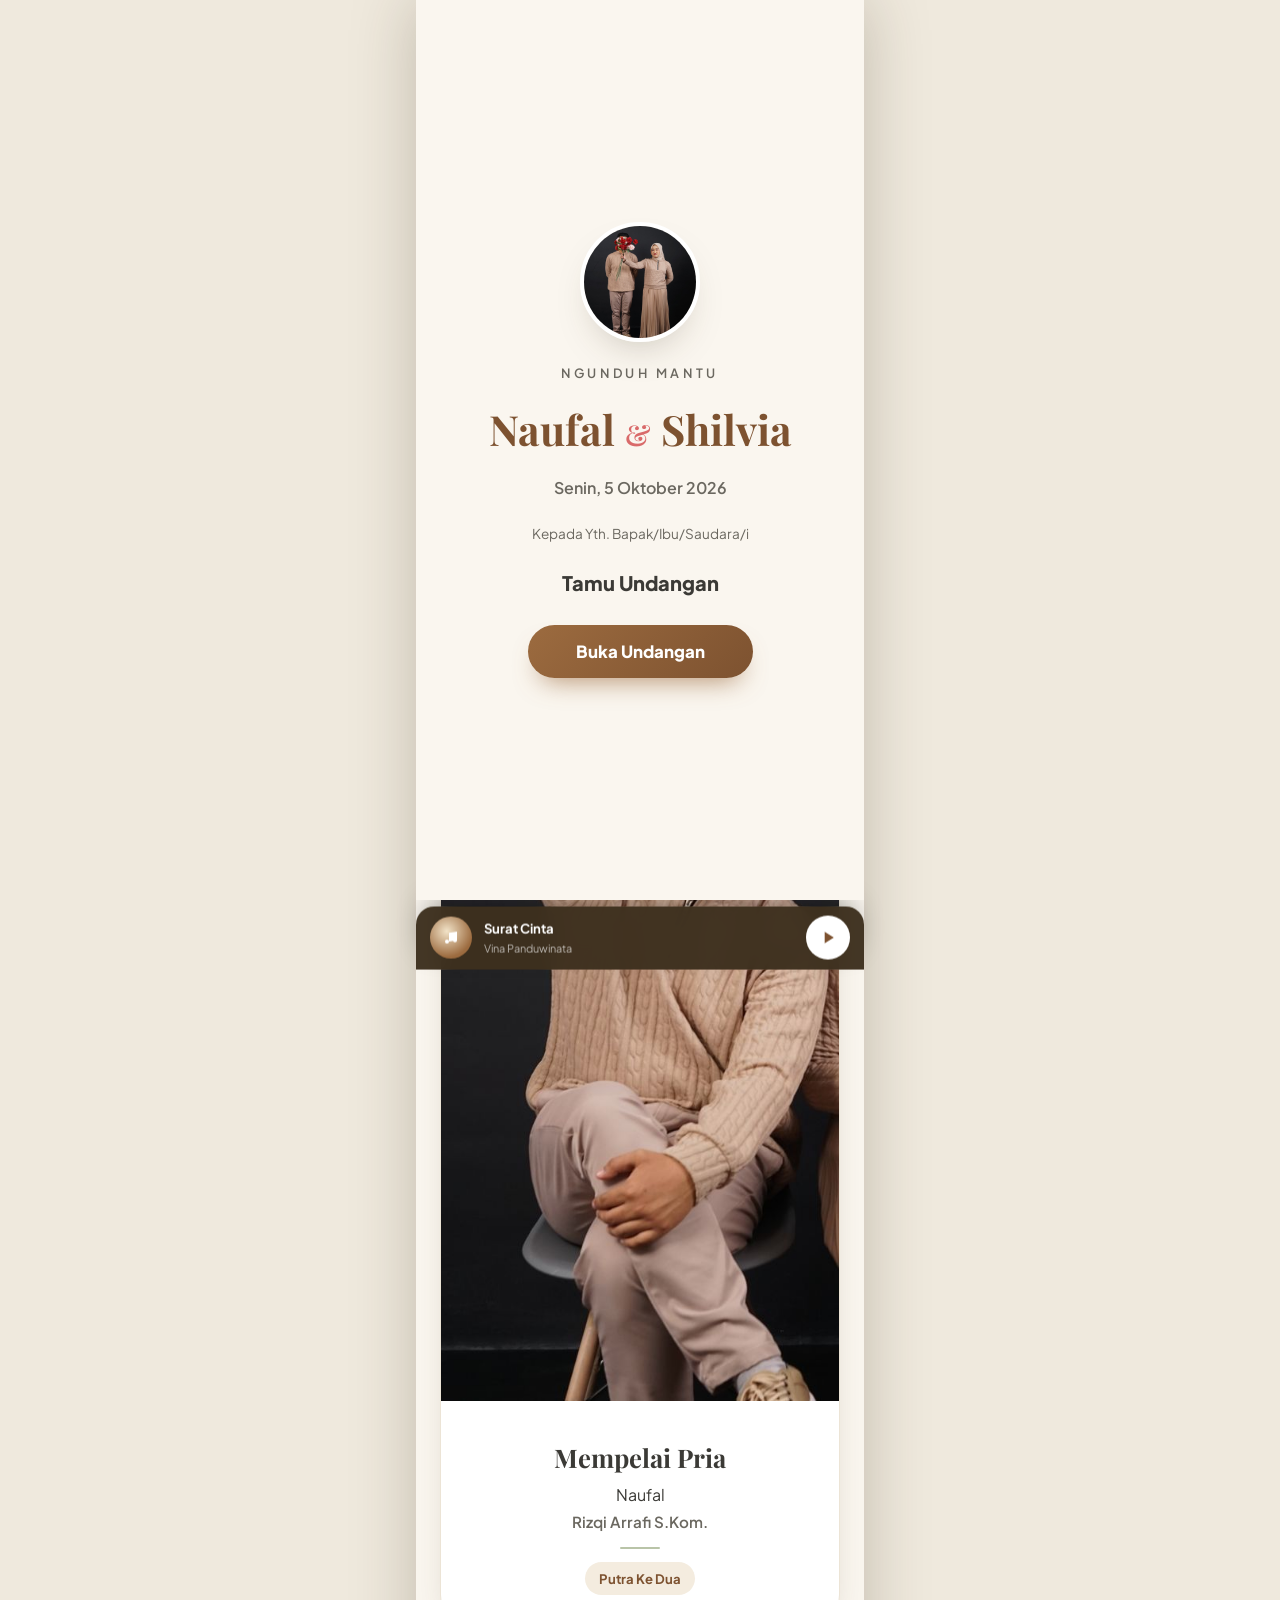
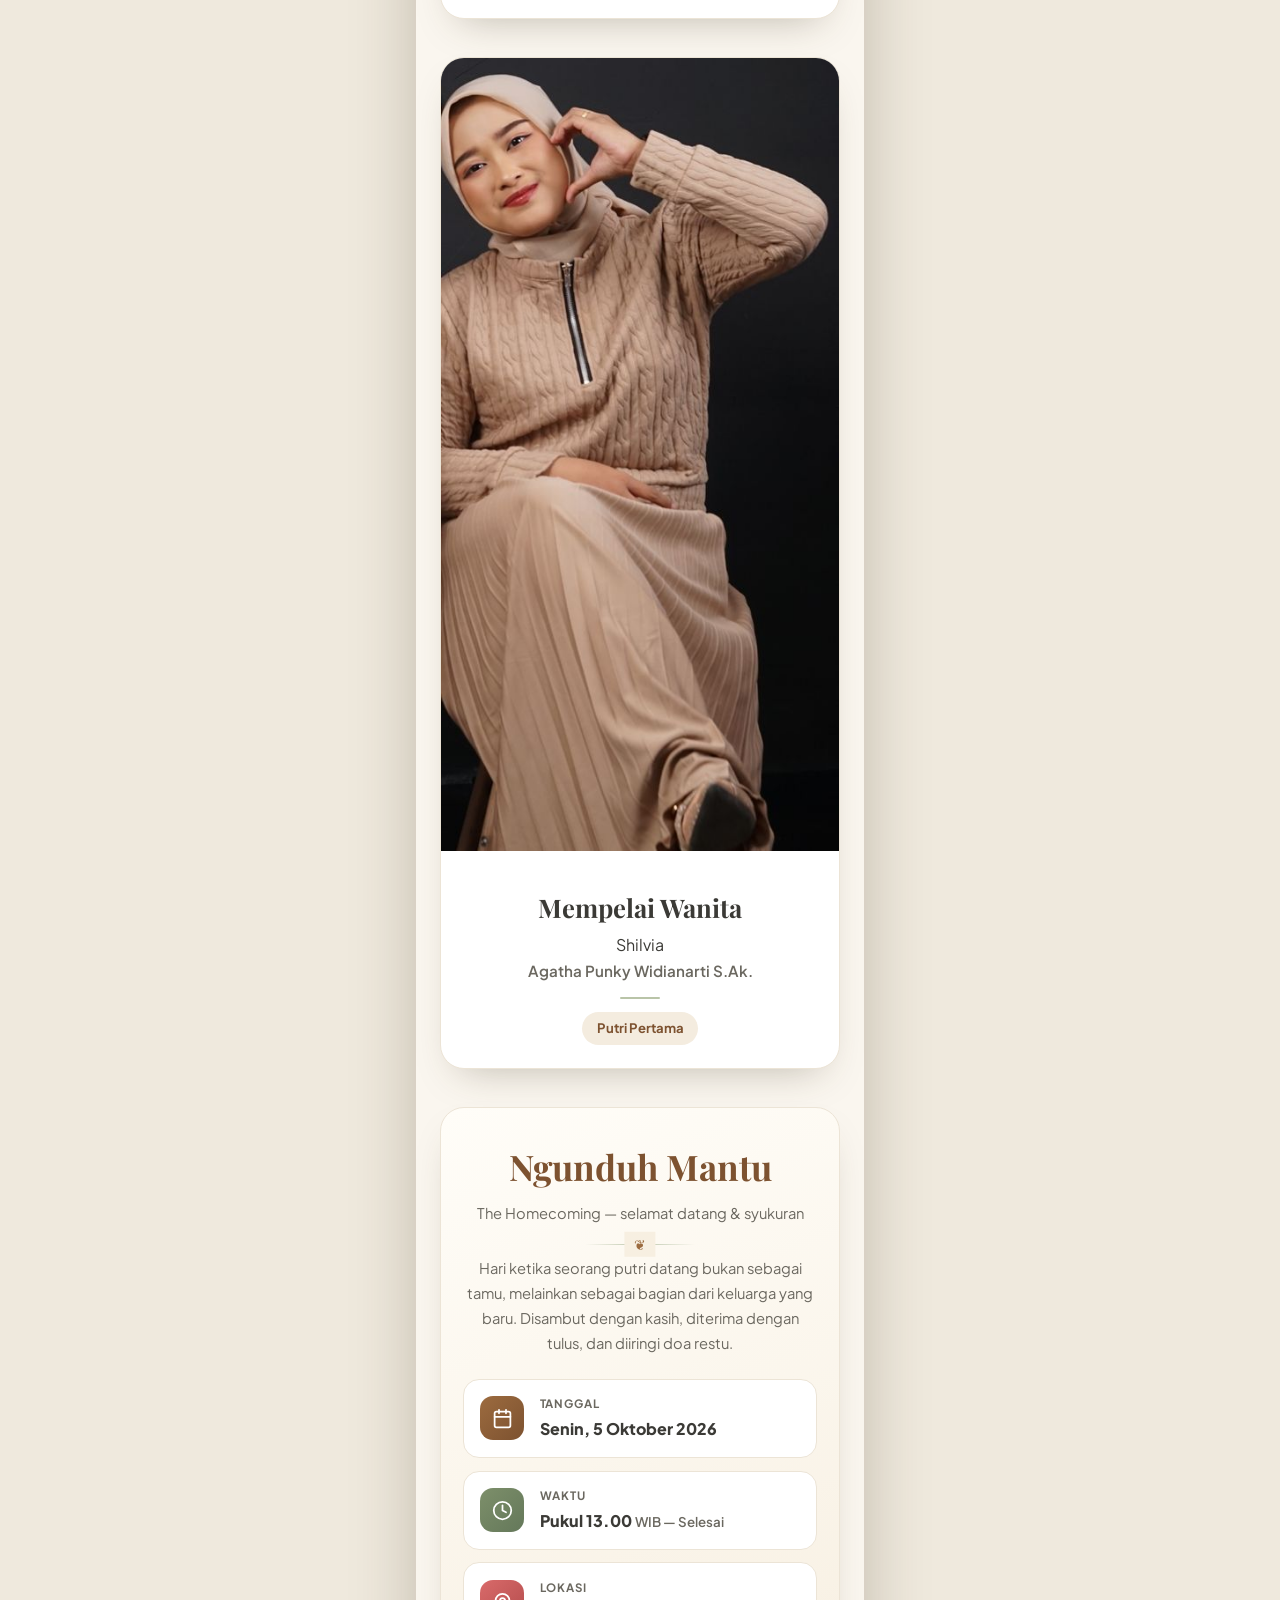
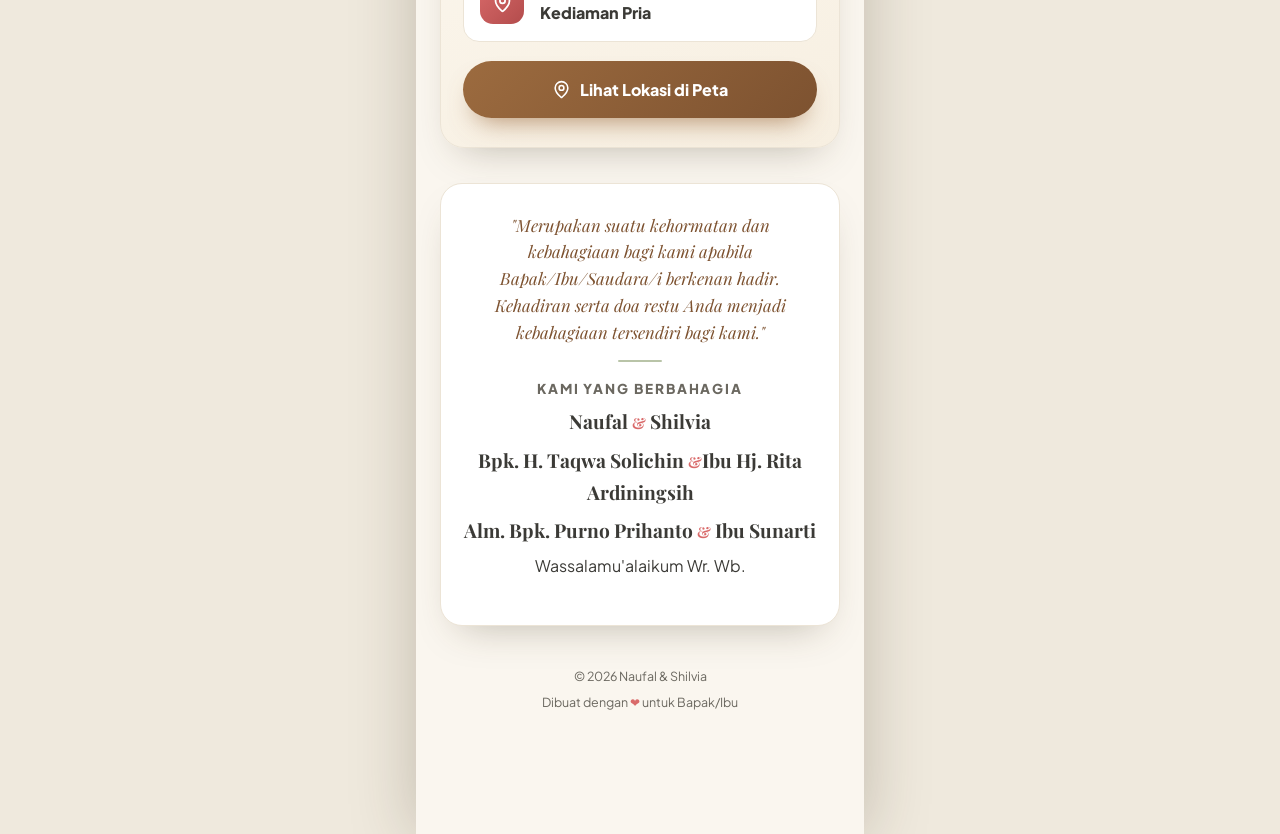
==== commit ed666c6c: "update undangan" ====
--- a/ot/index.html
+++ b/ot/index.html
@@ -401,6 +401,8 @@
         <div class="letter-line"></div>
         <div class="closing-salute">Kami yang berbahagia</div>
         <div class="closing-sign">Naufal <span class="amp">&amp;</span> Shilvia</div>
+        <div class="closing-sign">Bpk. H. Taqwa Solichin <span class="amp">&amp;</span>Ibu Hj. Rita Ardiningsih</div>
+        <div class="closing-sign">Alm. Bpk. Purno Prihanto <span class="amp">&amp;</span> Ibu Sunarti</div>
         <div style="margin:.3rem 0 1.2rem;">Wassalamu'alaikum Wr. Wb.</div>
       </div>
     </section>
@@ -490,8 +492,39 @@
         metaTag("name", "twitter:image").setAttribute("content", META_IMAGE + uniqueParam);
       }
 
-      // Nama tamu = nilai ?to= langsung (otomatis ter-decode oleh URLSearchParams)
-      applyName(slug ? slug.replace(/\s+/g, " ").trim() : "");
+      // Nama tamu dari data/guests.json (fallback: nilai ?to= langsung)
+      // slug otomatis ter-decode oleh URLSearchParams
+      function slugify(s) {
+        return s.toLowerCase().replace(/[^a-z0-9]+/g, "-").replace(/^-+|-+$/g, "");
+      }
+
+      function initGuestName() {
+        var fallback = slug ? slug.replace(/\s+/g, " ").trim() : "";
+        if (!slug) {
+          applyName("");
+          return;
+        }
+        fetch("../data/guests.json")
+          .then(function (r) {
+            return r.json();
+          })
+          .then(function (data) {
+            var guests = data && data.guests ? data.guests : [];
+            var guest = null;
+            for (var i = 0; i < guests.length; i++) {
+              if (guests[i].slug === slug || guests[i].slug === slugify(slug)) {
+                guest = guests[i];
+                break;
+              }
+            }
+            applyName(guest ? guest.name : fallback);
+          })
+          .catch(function () {
+            applyName(fallback);
+          });
+      }
+
+      initGuestName();
 
       // ===== Splash open =====
       var splash = document.getElementById("splash");
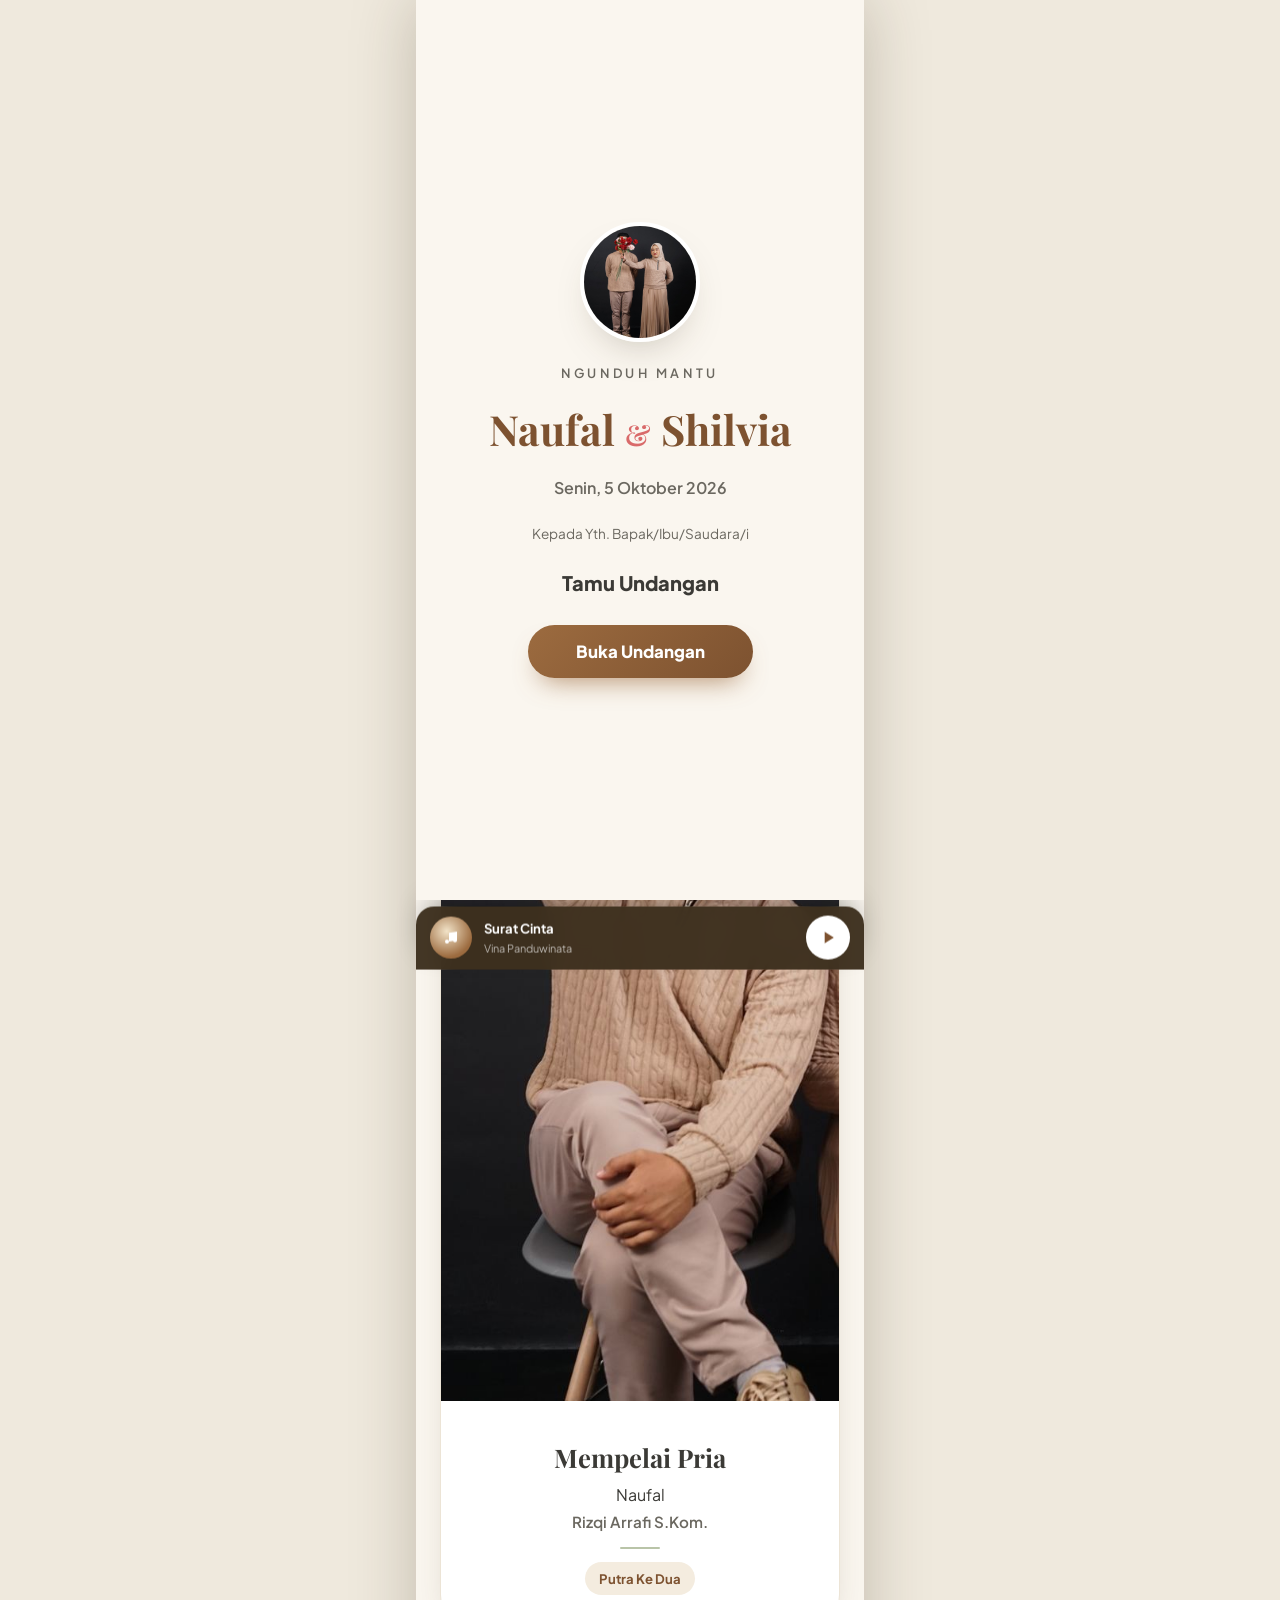
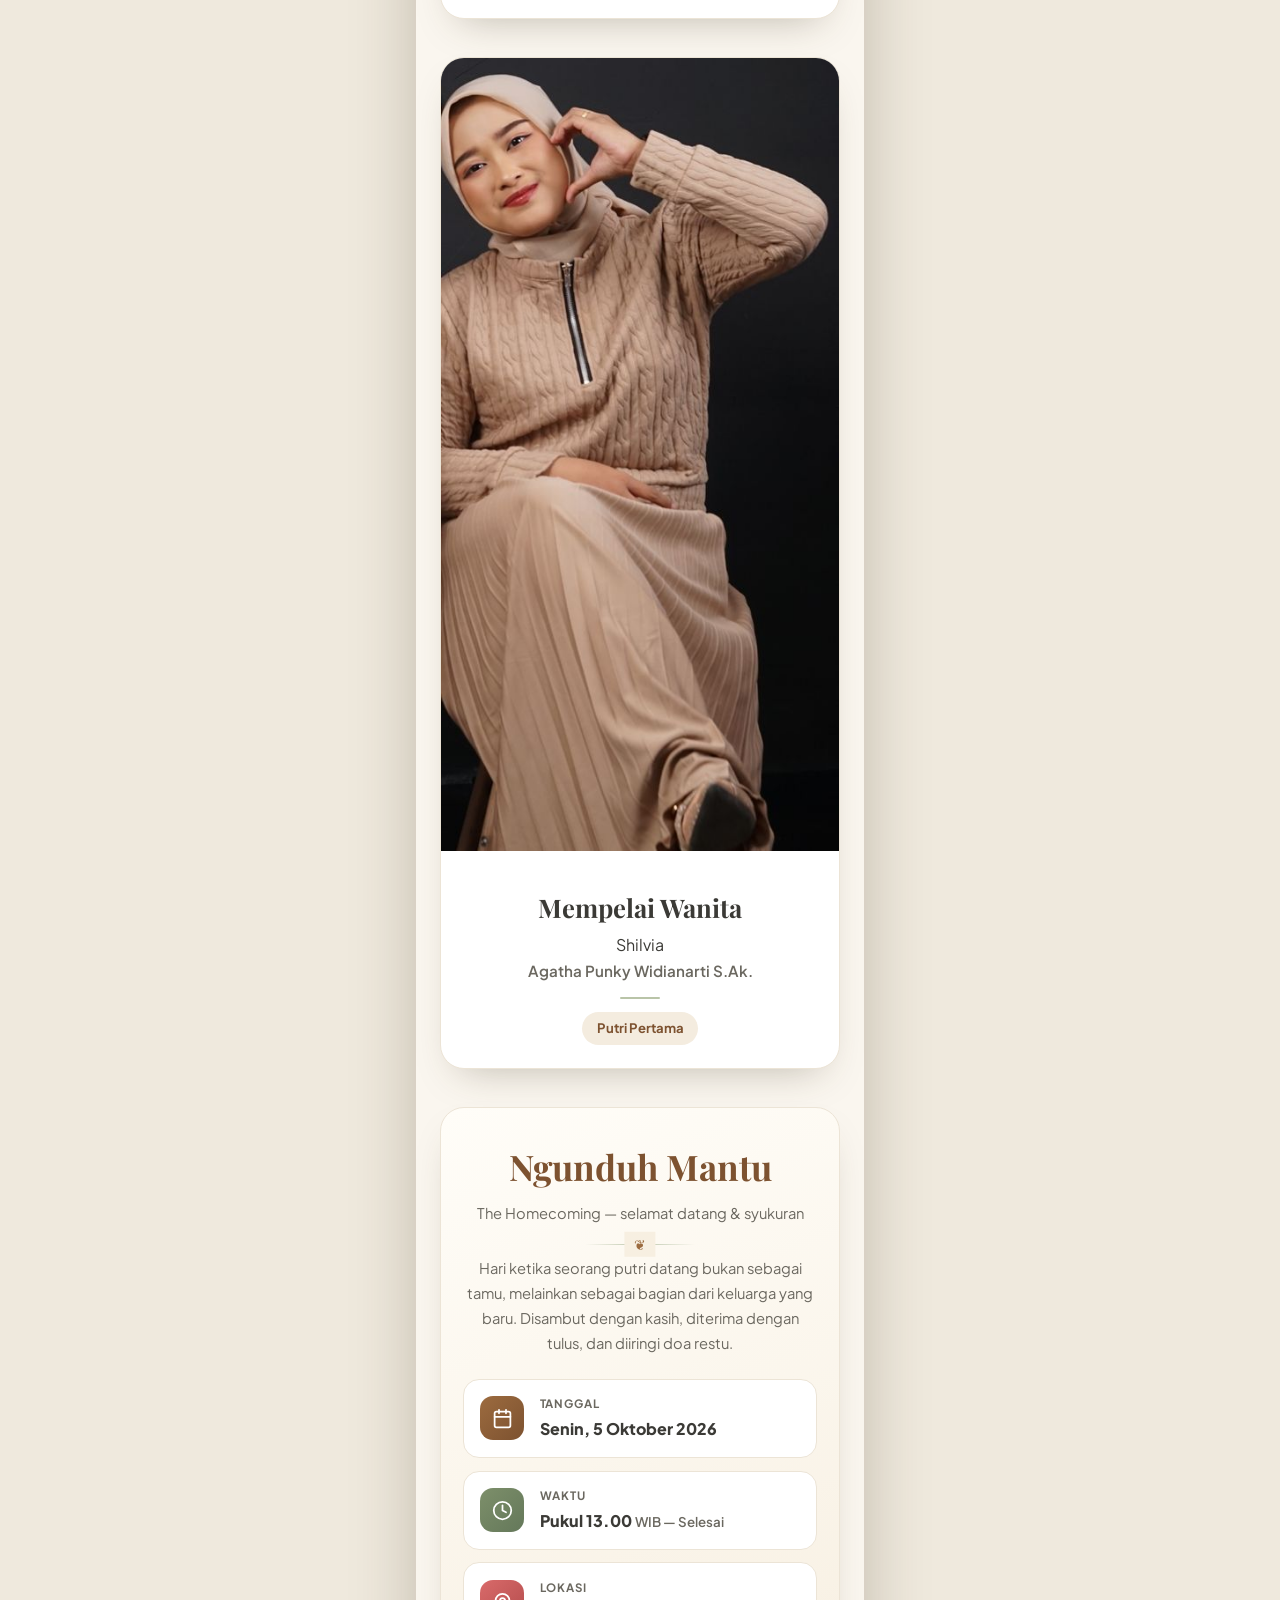
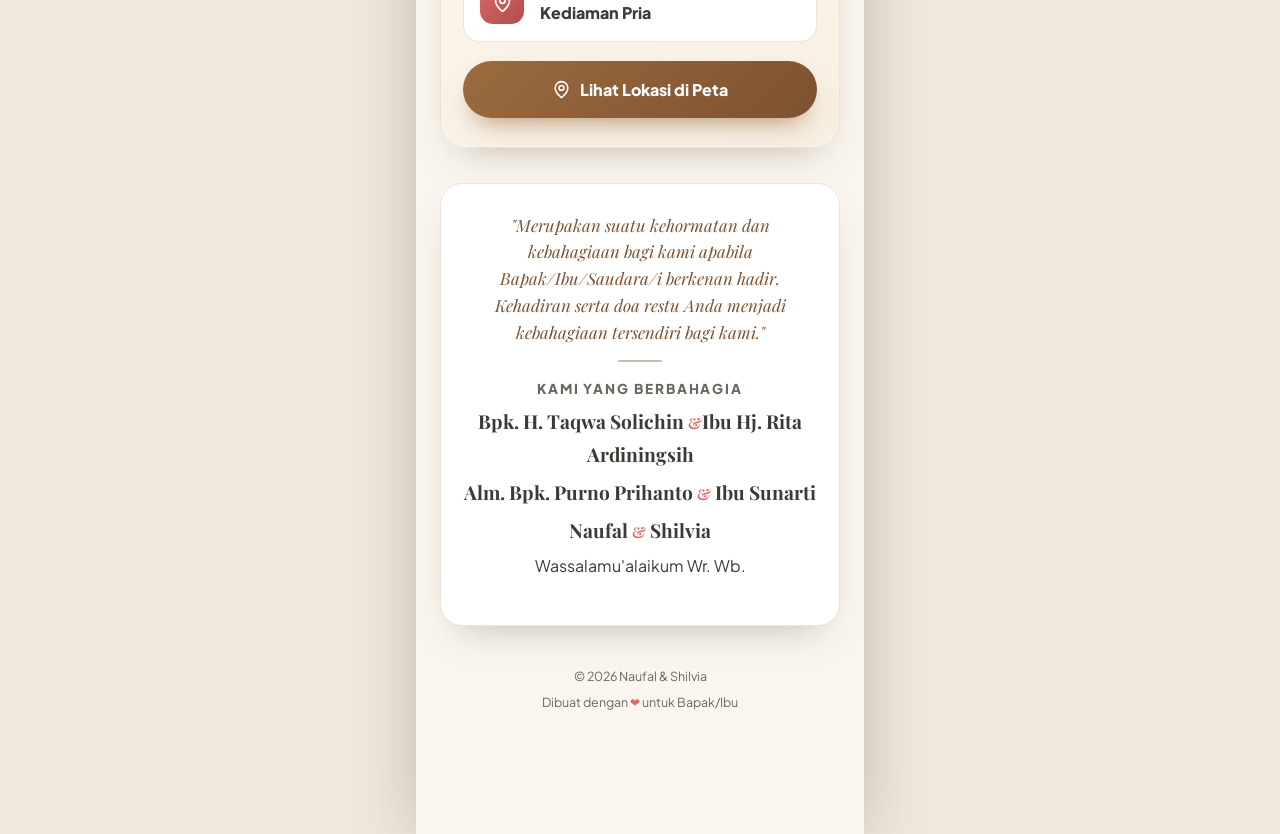
==== commit 35699c9d: "update" ====
--- a/ot/index.html
+++ b/ot/index.html
@@ -400,9 +400,9 @@
         </p>
         <div class="letter-line"></div>
         <div class="closing-salute">Kami yang berbahagia</div>
-        <div class="closing-sign">Naufal <span class="amp">&amp;</span> Shilvia</div>
         <div class="closing-sign">Bpk. H. Taqwa Solichin <span class="amp">&amp;</span>Ibu Hj. Rita Ardiningsih</div>
         <div class="closing-sign">Alm. Bpk. Purno Prihanto <span class="amp">&amp;</span> Ibu Sunarti</div>
+        <div class="closing-sign">Naufal <span class="amp">&amp;</span> Shilvia</div>
         <div style="margin:.3rem 0 1.2rem;">Wassalamu'alaikum Wr. Wb.</div>
       </div>
     </section>
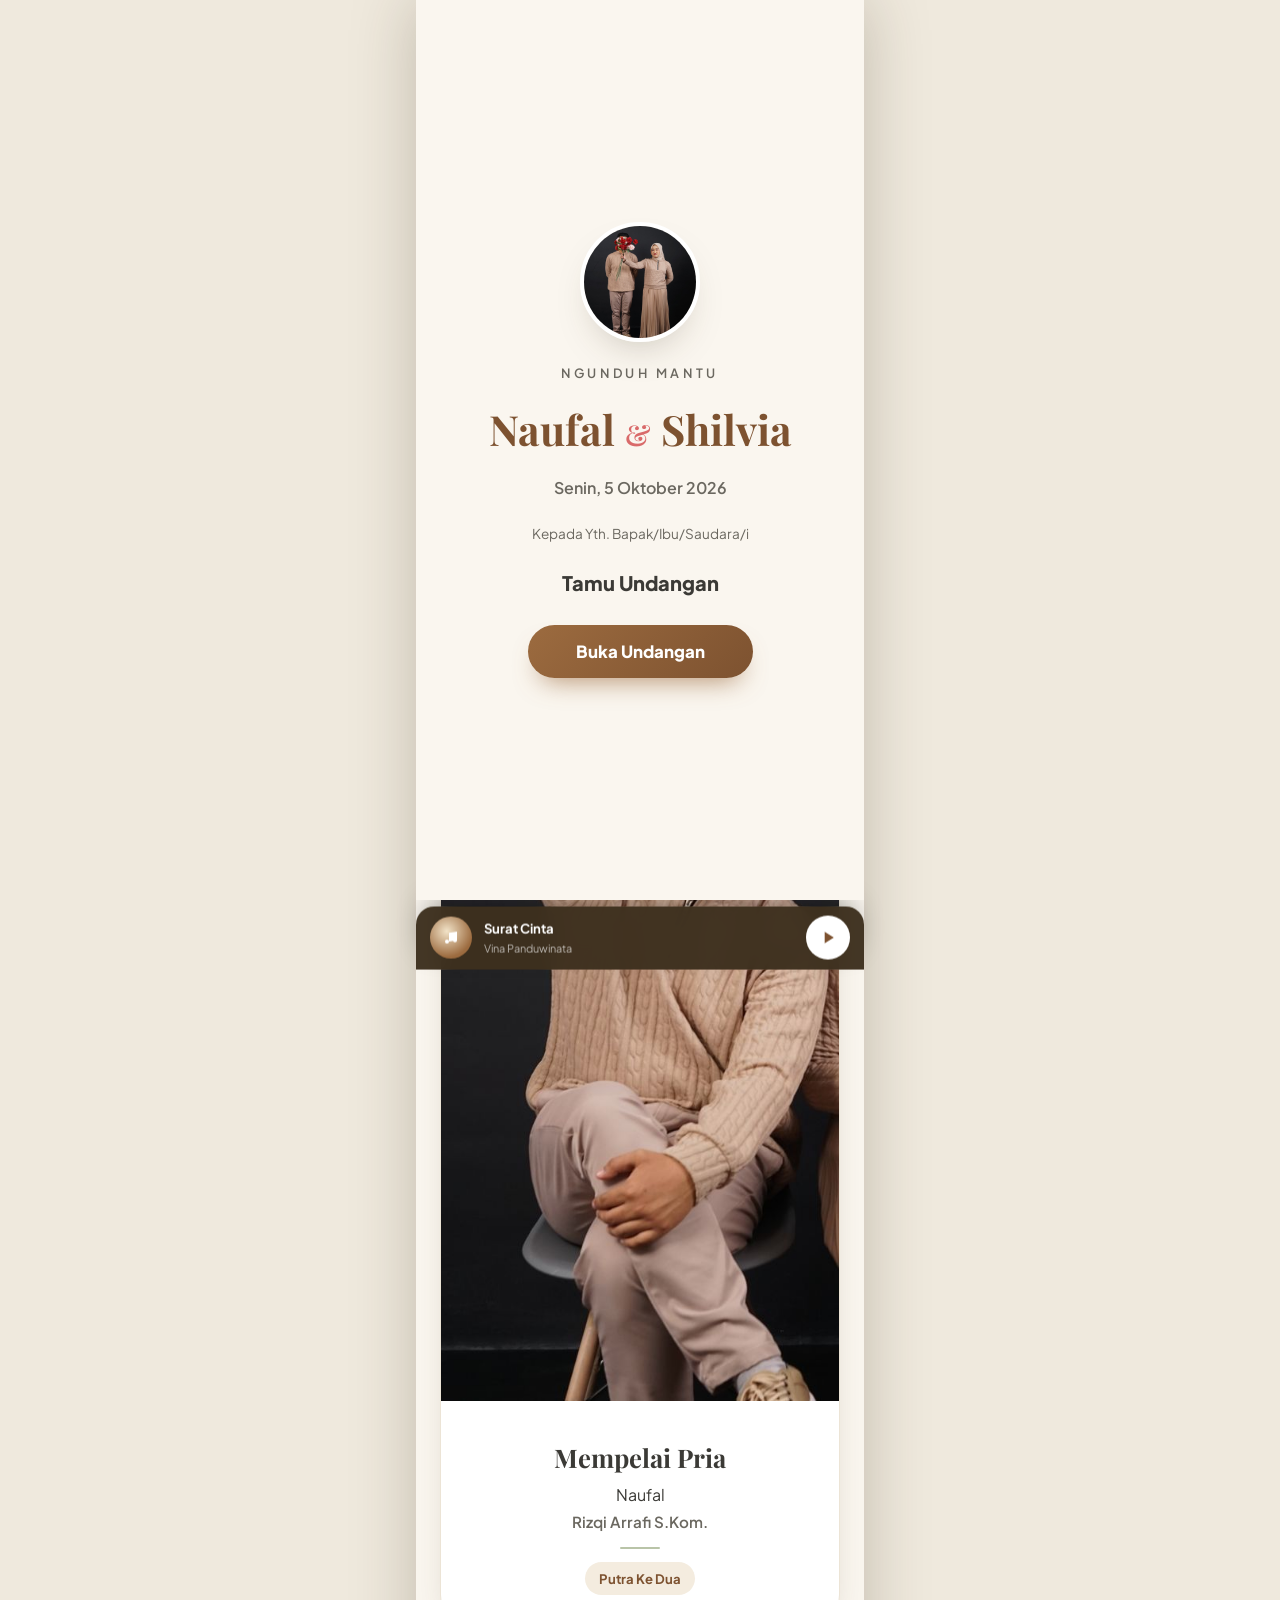
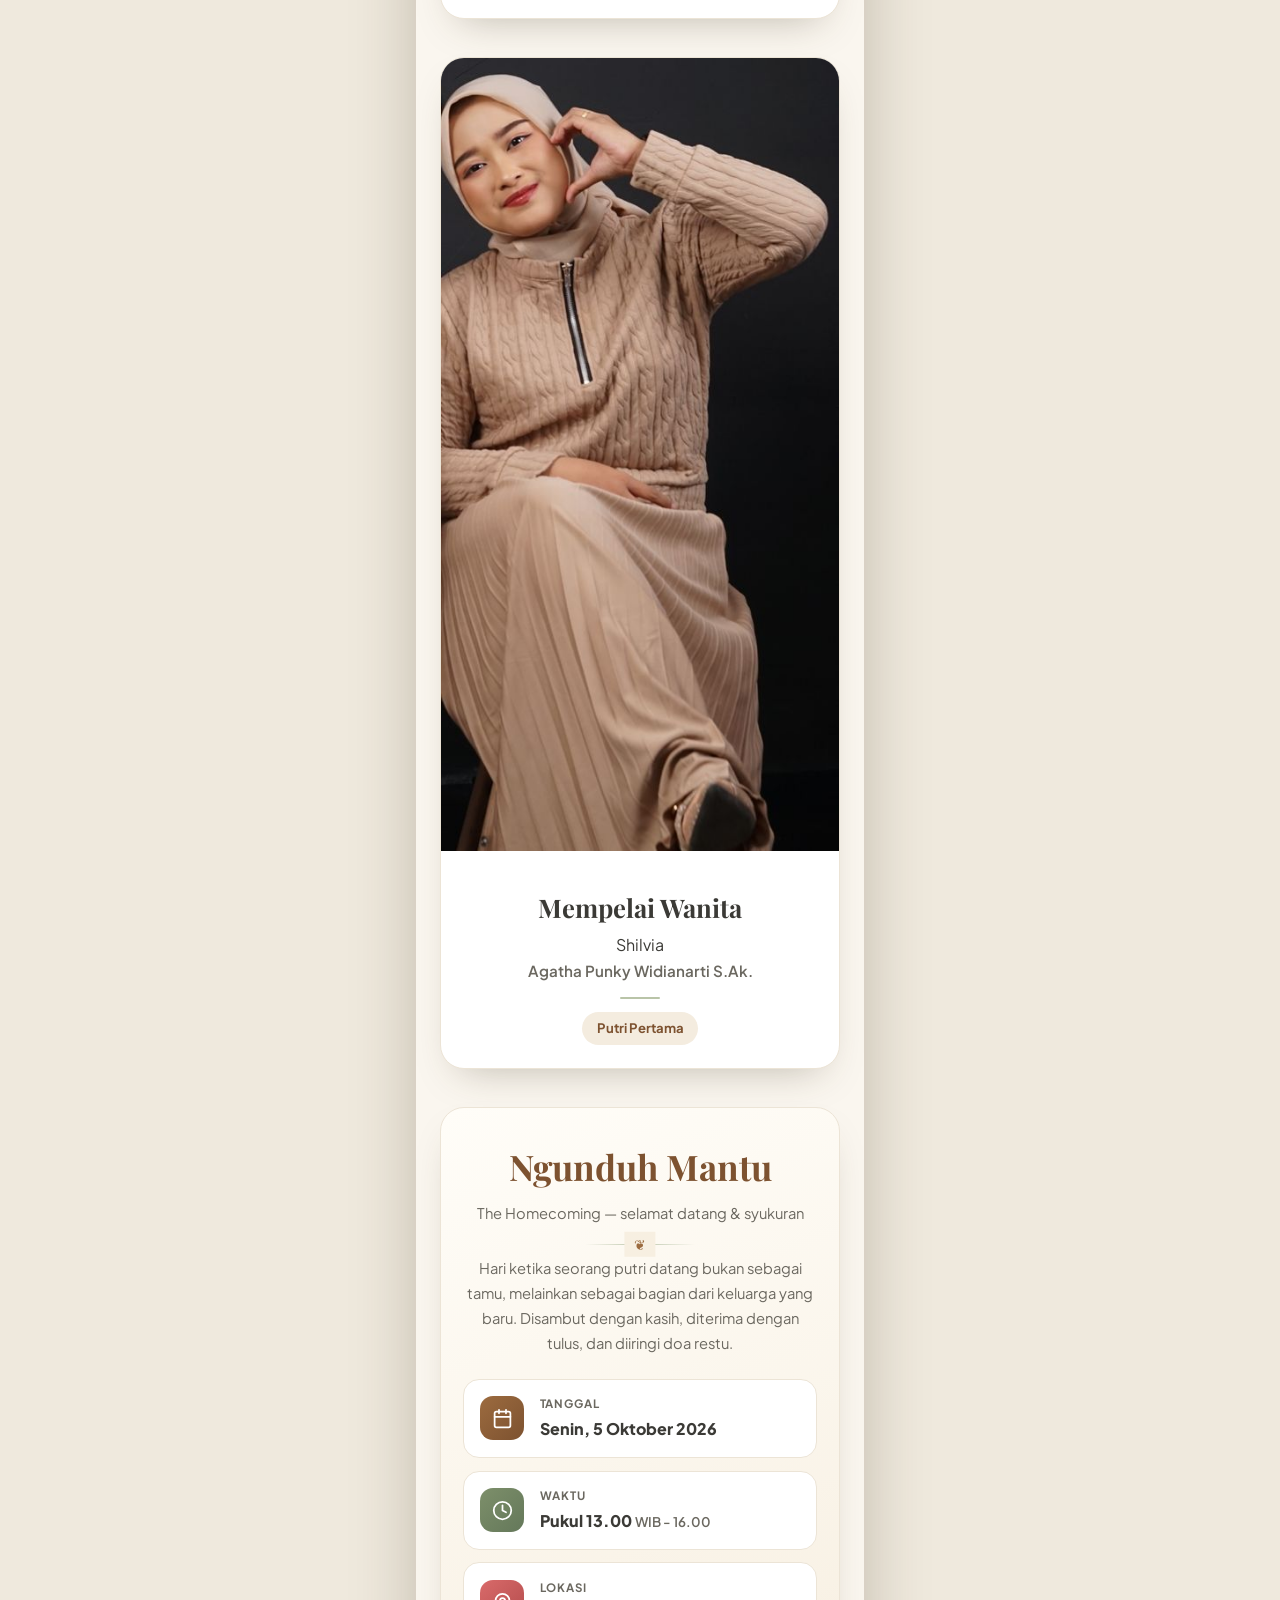
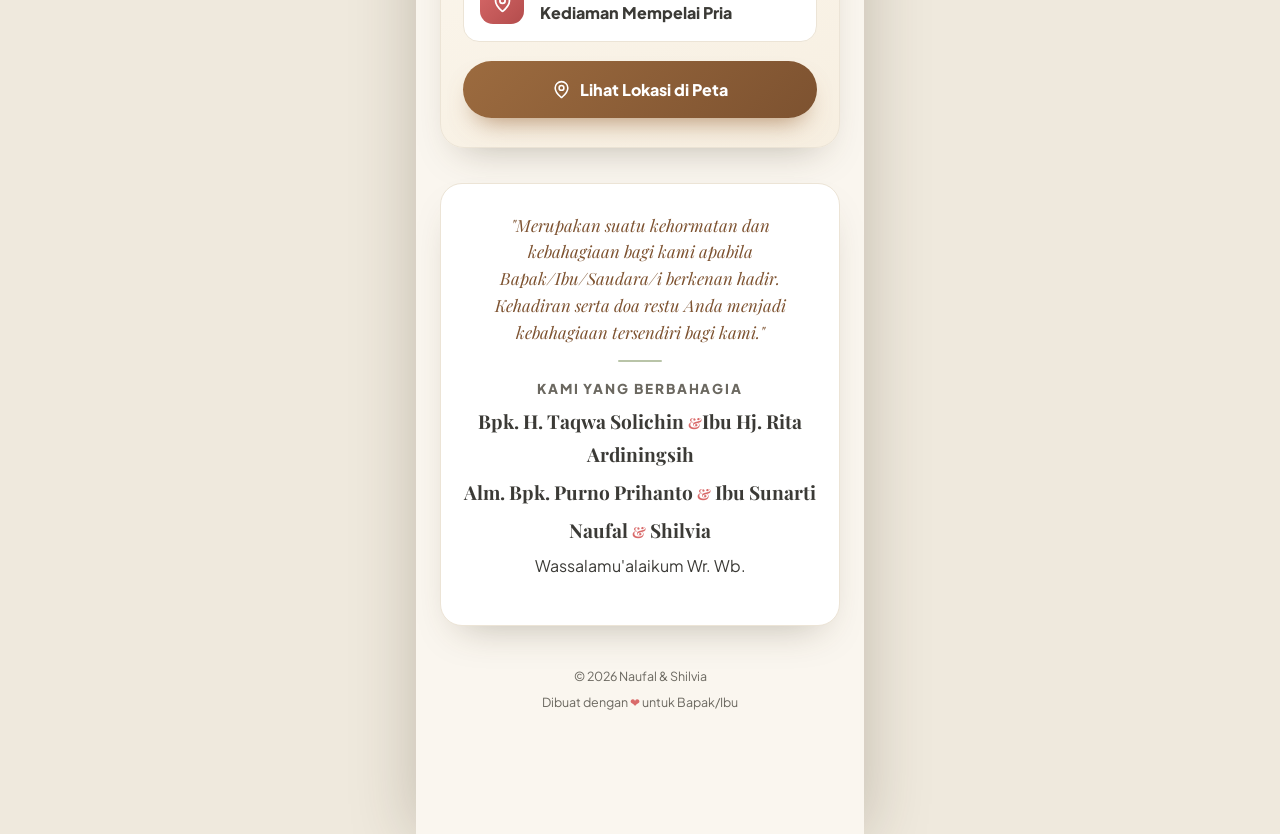
==== commit 694cdcba: "update index ot" ====
--- a/ot/index.html
+++ b/ot/index.html
@@ -307,7 +307,7 @@
         <p class="letter-text">
           Dengan memohon rahmat dan ridha Allah SWT, kami mengundang
           Bapak/Ibu/Saudara/i untuk berkenan hadir memberikan doa restu
-          dalam acara ngunduh mantu kami:
+          dalam acara ngunduh mantu anak kami:
         </p>
         <div class="letter-line"></div>
         <div class="letter-name">Naufal <span class="amp">&amp;</span> Shilvia</div>
@@ -369,7 +369,7 @@
             </div>
             <div>
               <div class="event-detail-label">Waktu</div>
-              <div class="event-detail-value">Pukul 13.00 <small>WIB — Selesai</small></div>
+              <div class="event-detail-value">Pukul 13.00 <small>WIB - 16.00</small></div>
             </div>
           </div>
           <div class="event-detail">
@@ -378,7 +378,7 @@
             </div>
             <div>
               <div class="event-detail-label">Lokasi</div>
-              <div class="event-detail-value">Kediaman Pria</div>
+              <div class="event-detail-value">Kediaman Mempelai Pria</div>
             </div>
           </div>
         </div>
